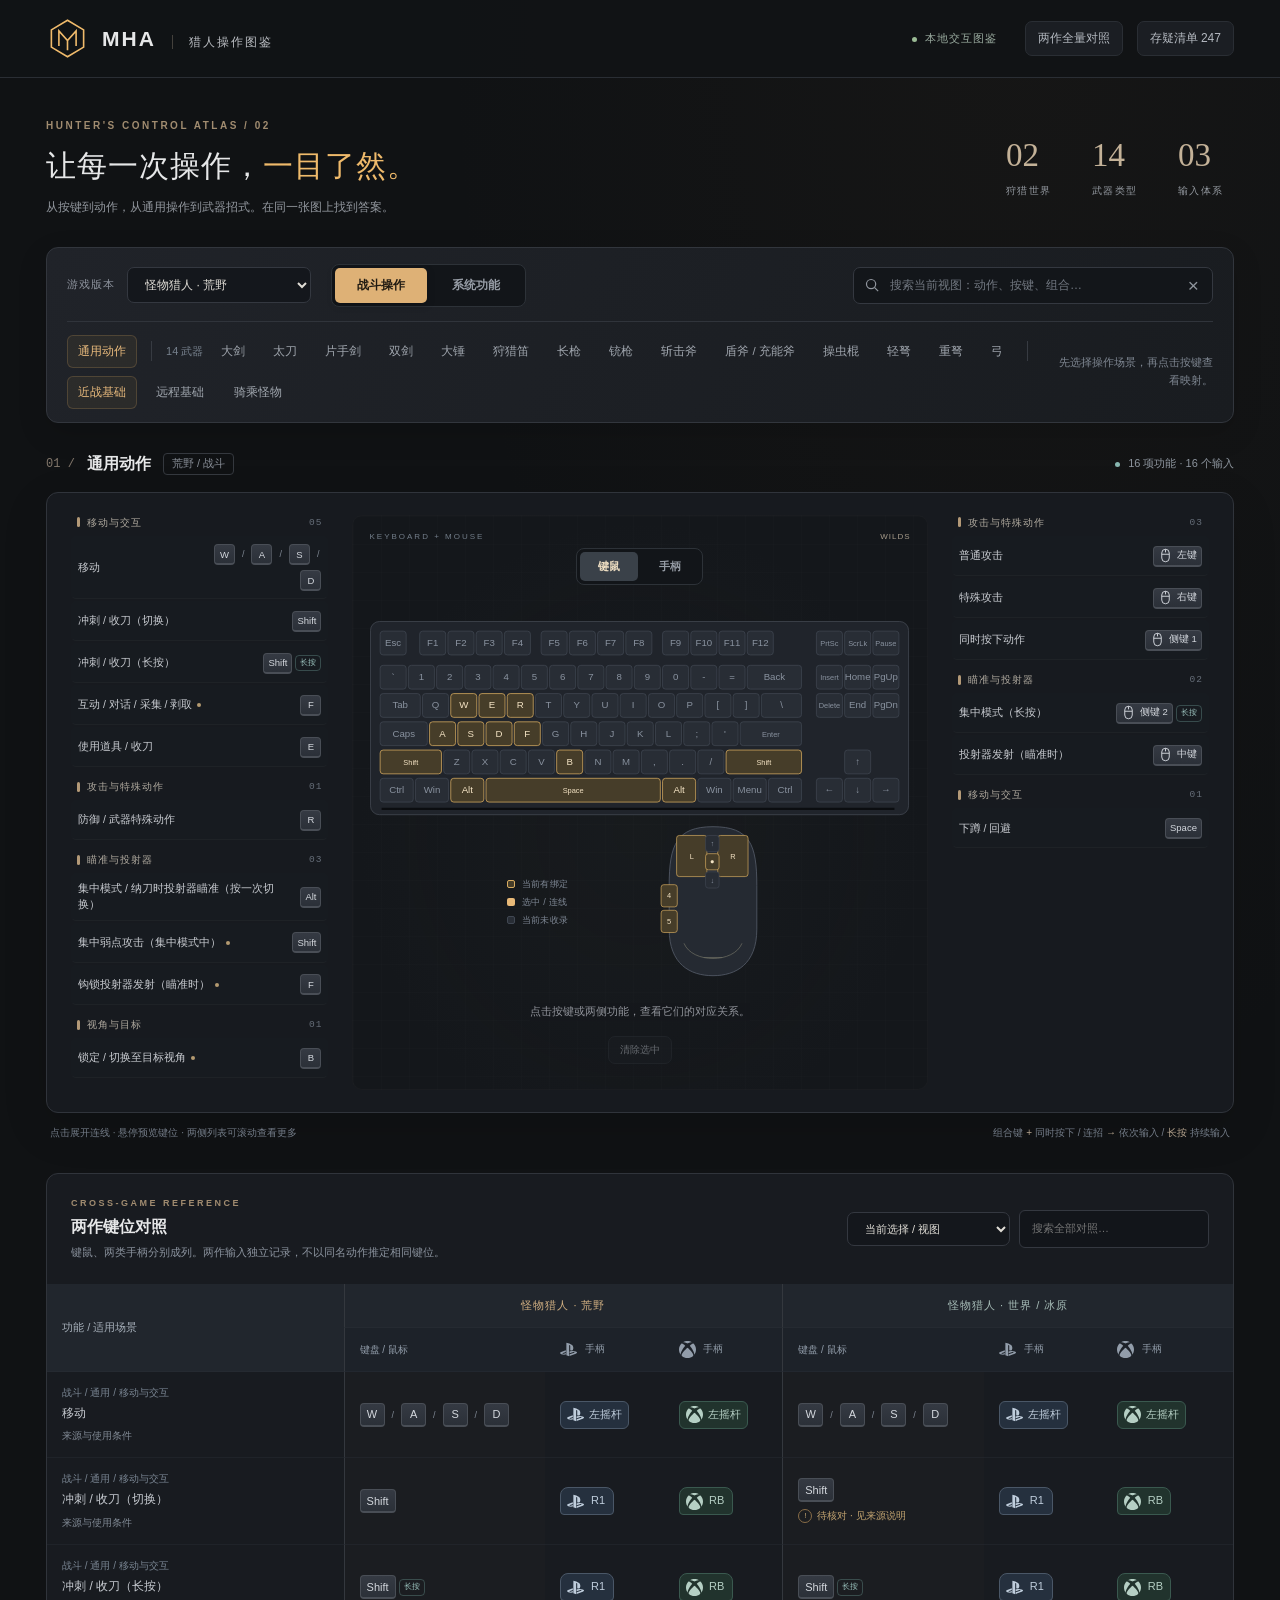
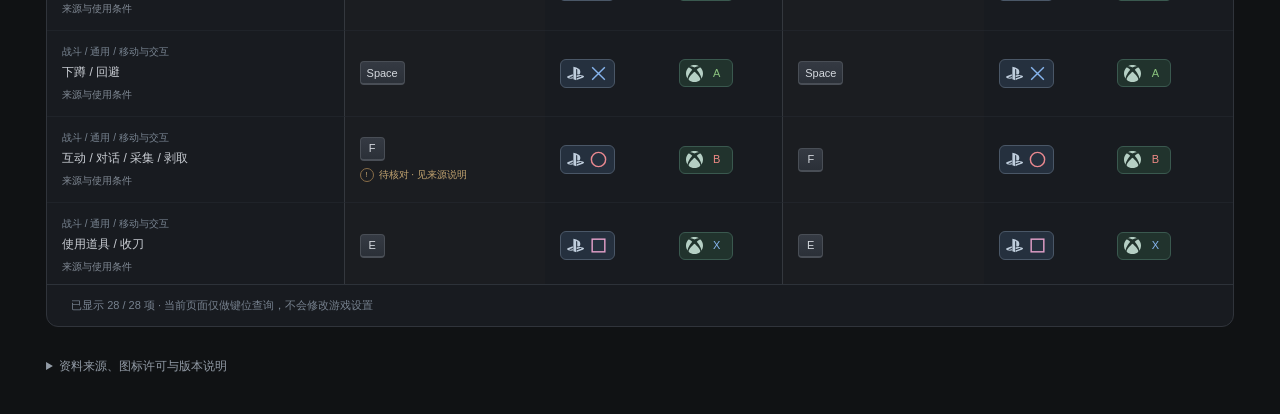
==== mh-controls.html @ 5469c13d "MHA 猎人操作图鉴：荒野/世界 键鼠与手柄默认键位交互图鉴" ====
<!DOCTYPE html>
<html lang="zh-CN">
<head>
<meta charset="UTF-8">
<meta name="viewport" content="width=device-width, initial-scale=1.0">
<title>MHA 猎人操作图鉴 · 荒野 / 世界</title>
<link rel="icon" href="data:image/svg+xml,%3Csvg xmlns='http://www.w3.org/2000/svg' viewBox='0 0 40 40'%3E%3Cpath fill='%2317191d' stroke='%23efba6b' d='M20 2 36 11v18L20 38 4 29V11Z'/%3E%3Cpath fill='none' stroke='%23efba6b' stroke-width='2' d='M12 28V12l8 10 8-10v16'/%3E%3C/svg%3E">
<style>

:root{
  --bg:#14161A; --bg2:#1C1F26; --bg3:#252932; --bg4:#2E3340;
  --pri:#F5A524; --pri2:#E07B12; --pri3:#C2410C;
  --tx:#F3F4F6; --tx2:#9CA3AF; --tx3:#6B7280;
  --ok:#34D399; --err:#F87171; --warn:#FBBF24; --info:#60A5FA;
  --line:rgba(255,255,255,.08);
  --r:14px;
}
*{box-sizing:border-box;margin:0;padding:0}
html{scroll-behavior:smooth}
body{
  background:
    radial-gradient(1200px 600px at 12% -8%, rgba(245,165,36,.13), transparent 60%),
    radial-gradient(900px 500px at 92% 4%, rgba(194,65,12,.12), transparent 60%),
    var(--bg);
  color:var(--tx);
  font-family:"Noto Sans","PingFang SC","Microsoft YaHei",system-ui,-apple-system,sans-serif;
  font-size:14px; line-height:1.6; min-height:100vh;
  -webkit-font-smoothing:antialiased;
}
::-webkit-scrollbar{width:10px;height:10px}
::-webkit-scrollbar-track{background:var(--bg)}
::-webkit-scrollbar-thumb{background:var(--bg4);border-radius:8px;border:2px solid var(--bg)}
::-webkit-scrollbar-thumb:hover{background:#3C4350}
.wrap{max-width:1420px;margin:0 auto;padding:0 20px}

/* header */
.hero{padding:38px 0 22px;position:relative}
.hero::after{content:"";position:absolute;left:0;right:0;bottom:0;height:1px;
  background:linear-gradient(90deg,transparent,rgba(245,165,36,.5),transparent)}
.brand{display:flex;align-items:center;gap:14px;flex-wrap:wrap}
.sigil{width:44px;height:44px;border-radius:12px;flex:none;display:grid;place-items:center;
  background:linear-gradient(145deg,var(--pri),var(--pri3));
  box-shadow:0 8px 24px rgba(245,165,36,.28);font-size:22px}
h1{font-size:28px;font-weight:700;letter-spacing:.5px}
.sub{color:var(--tx2);font-size:13px;margin-top:4px}
.badges{display:flex;gap:8px;flex-wrap:wrap;margin-top:13px}
.badge{font-size:12px;padding:4px 11px;border-radius:999px;background:var(--bg3);
  border:1px solid var(--line);color:var(--tx2)}
.badge.amber{background:rgba(245,165,36,.13);border-color:rgba(245,165,36,.35);color:var(--pri)}

/* toolbar */
.toolbar{position:sticky;top:0;z-index:40;padding:12px 0;
  background:rgba(20,22,26,.88);backdrop-filter:blur(14px);border-bottom:1px solid var(--line)}
.tb-row{display:flex;gap:10px;align-items:center;flex-wrap:wrap}
.search{position:relative;flex:1 1 240px;min-width:210px}
.search input{width:100%;padding:11px 14px 11px 38px;border-radius:11px;
  background:var(--bg3);border:1px solid var(--line);color:var(--tx);font-size:14px;
  outline:none;transition:.2s;font-family:inherit}
.search input:focus{border-color:var(--pri);box-shadow:0 0 0 3px rgba(245,165,36,.14)}
.search input::placeholder{color:var(--tx3)}
.search .ico{position:absolute;left:13px;top:50%;transform:translateY(-50%);color:var(--tx3);font-size:14px}
.tabs{display:flex;gap:6px;background:var(--bg3);padding:5px;border-radius:12px;border:1px solid var(--line)}
.tab{padding:8px 16px;border-radius:9px;border:0;background:transparent;color:var(--tx2);
  font-size:13px;font-weight:600;cursor:pointer;transition:.2s;font-family:inherit;white-space:nowrap}
.tab:hover{color:var(--tx)}
.tab.on{background:linear-gradient(145deg,var(--pri),var(--pri2));color:#1a1206;
  box-shadow:0 4px 14px rgba(245,165,36,.3)}
.chips{display:flex;gap:7px;flex-wrap:wrap;margin-top:10px;align-items:center}
.chip{padding:6px 13px;border-radius:999px;border:1px solid var(--line);background:var(--bg2);
  color:var(--tx2);font-size:12.5px;cursor:pointer;transition:.18s;font-family:inherit}
.chip:hover{border-color:rgba(245,165,36,.4);color:var(--tx);transform:translateY(-1px)}
.chip.on{background:rgba(245,165,36,.15);border-color:var(--pri);color:var(--pri);font-weight:600}
.chip .dot{display:inline-block;width:8px;height:8px;border-radius:99px;margin-right:6px;vertical-align:1px}

/* sections */
.sect{margin:26px 0}
.sect-h{display:flex;align-items:center;gap:10px;margin:0 0 14px}
.sect-h h2{font-size:18px;font-weight:600;letter-spacing:.4px}
.sect-h .bar{width:4px;height:18px;border-radius:3px;background:linear-gradient(var(--pri),var(--pri3))}
.sect-h .cnt{font-size:12px;color:var(--tx3);margin-left:auto}

.card{background:linear-gradient(180deg,rgba(37,41,50,.72),rgba(28,31,38,.72));
  border:1px solid var(--line);border-radius:var(--r);overflow:hidden;
  box-shadow:0 6px 22px rgba(0,0,0,.28);backdrop-filter:blur(6px)}
.card+.card{margin-top:14px}
.card-h{display:flex;align-items:center;gap:10px;padding:13px 16px;cursor:pointer;
  background:rgba(255,255,255,.02);transition:.18s;user-select:none}
.card-h:hover{background:rgba(245,165,36,.06)}
.card-h .t{font-size:14.5px;font-weight:600}
.card-h .n{margin-left:auto;font-size:12px;color:var(--tx3);font-variant-numeric:tabular-nums}
.card-h .ar{transition:.25s;color:var(--tx3);font-size:12px}
.card.open .card-h .ar{transform:rotate(90deg);color:var(--pri)}
.card-b{display:none;padding:0 16px 6px}
.card.open .card-b{display:block}

.tbl{width:100%;border-collapse:collapse}
.tbl th{text-align:left;font-size:12px;font-weight:600;color:var(--tx3);letter-spacing:.6px;
  padding:9px 12px;background:var(--bg2);border-bottom:1px solid var(--line);white-space:nowrap}
.tbl td{padding:10px 12px;border-bottom:1px solid rgba(255,255,255,.045);vertical-align:top}
.tbl tr:last-child td{border-bottom:0}
.tbl tbody tr{transition:.14s}
.tbl tbody tr:hover{background:rgba(245,165,36,.05)}
.act{font-weight:500}
.note{display:block;color:var(--tx3);font-size:12px;margin-top:3px}

.keys{display:flex;flex-wrap:wrap;gap:5px;align-items:center}
.k{display:inline-flex;align-items:center;gap:4px;padding:3px 9px;border-radius:7px;
  font-size:12.5px;font-weight:600;white-space:nowrap;line-height:1.5;
  background:var(--bg4);border:1px solid rgba(255,255,255,.1);
  box-shadow:0 1px 0 rgba(0,0,0,.35), inset 0 1px 0 rgba(255,255,255,.06);color:var(--tx)}
.k.ps{background:rgba(96,165,250,.13);border-color:rgba(96,165,250,.35);color:#BFDBFE}
.k.ps::before{content:"PS";font-size:9px;opacity:.65;font-weight:700}
.k.xb{background:rgba(52,211,153,.12);border-color:rgba(52,211,153,.32);color:#A7F3D0}
.k.xb::before{content:"XB";font-size:9px;opacity:.65;font-weight:700}
.k.wild{background:rgba(245,165,36,.14);border-color:rgba(245,165,36,.36);color:#FCD34D}
.k.amb{color:var(--tx3);font-style:italic}
.plus{color:var(--tx3);font-size:11px;padding:0 1px}
.hold{font-size:11px;color:var(--warn);margin-right:4px;font-weight:700}
.flag{display:inline-block;margin-left:6px;font-size:10.5px;padding:1px 7px;border-radius:999px;
  background:rgba(251,191,36,.15);border:1px solid rgba(251,191,36,.4);color:var(--warn);
  vertical-align:middle;font-weight:600;white-space:nowrap}
mark{background:rgba(245,165,36,.32);color:#FDE68A;border-radius:3px;padding:0 2px}

/* keyboard canvas */
.canvas-box{background:linear-gradient(180deg,rgba(37,41,50,.6),rgba(28,31,38,.6));
  border:1px solid var(--line);border-radius:var(--r);padding:14px;overflow-x:auto}
.canvas-box svg{width:100%;height:auto;display:block;min-width:900px}
.keycap{cursor:pointer;transition:.15s}
.keycap:hover .cap-bg{fill:#4A5262}
.keycap.sel .cap-bg{fill:var(--pri)}
.keycap.sel .cap-tx{fill:#1A1206}
.callout{cursor:pointer;transition:.15s}
.callout:hover .co-tx{fill:var(--pri)}
.callout.sel .co-tx{fill:var(--pri);font-weight:700}

/* legend */
.legend{display:flex;gap:14px;flex-wrap:wrap;margin-bottom:12px;font-size:12.5px;color:var(--tx2)}
.legend b{display:inline-block;width:10px;height:10px;border-radius:3px;margin-right:6px}

/* detail panel */
.detail{margin-top:16px;display:grid;gap:14px;grid-template-columns:1fr}
.dhead{display:flex;align-items:center;gap:12px;flex-wrap:wrap;padding:14px 16px}
.dhead .bigk{font-size:20px;font-weight:700;padding:8px 18px;border-radius:11px;
  background:linear-gradient(145deg,var(--pri),var(--pri2));color:#1A1206;
  box-shadow:0 6px 18px rgba(245,165,36,.3)}
.dhead .meta{font-size:13px;color:var(--tx2)}
.dempty{padding:26px 16px;color:var(--tx3);text-align:center;font-size:13px}

/* base map grid */
.grid{display:grid;gap:12px;grid-template-columns:repeat(auto-fill,minmax(258px,1fr))}
.mcell{background:linear-gradient(180deg,rgba(37,41,50,.7),rgba(28,31,38,.7));
  border:1px solid var(--line);border-radius:12px;padding:13px 14px;transition:.2s}
.mcell:hover{transform:translateY(-2px);border-color:rgba(245,165,36,.35);box-shadow:0 8px 22px rgba(0,0,0,.3)}
.mcell .lbl{font-size:12.5px;color:var(--tx2);margin-bottom:9px;font-weight:500}
.mcell .row{display:flex;align-items:center;gap:8px;flex-wrap:wrap}
.mcell .arrow{color:var(--tx3);font-size:13px}

/* weapons */
.wgrid{display:grid;gap:10px;grid-template-columns:repeat(auto-fill,minmax(122px,1fr))}
.wbtn{padding:12px 8px;border-radius:12px;border:1px solid var(--line);background:var(--bg2);
  color:var(--tx2);cursor:pointer;font-size:13px;font-weight:600;text-align:center;
  transition:.18s;font-family:inherit;display:flex;flex-direction:column;align-items:center;gap:5px}
.wbtn:hover{border-color:rgba(245,165,36,.45);color:var(--tx);transform:translateY(-2px);background:rgba(245,165,36,.07)}
.wbtn.on{background:linear-gradient(145deg,rgba(245,165,36,.2),rgba(194,65,12,.14));
  border-color:var(--pri);color:var(--pri)}
.wbtn .ic{font-size:19px}
.wbtn .tg{font-size:10px;color:var(--tx3);font-weight:500}
.wbtn.on .tg{color:rgba(253,230,138,.75)}
.whead{display:flex;align-items:baseline;gap:10px;flex-wrap:wrap;margin-bottom:4px}
.whead h3{font-size:20px;font-weight:700}
.whead .en{color:var(--tx3);font-size:12.5px}
.tip{font-size:12.5px;color:var(--tx2);background:rgba(96,165,250,.08);
  border:1px solid rgba(96,165,250,.22);border-radius:10px;padding:10px 13px;margin:12px 0}
.tip b{color:#BFDBFE}
.empty{padding:46px 20px;text-align:center;color:var(--tx3)}
.empty .big{font-size:34px;margin-bottom:10px;opacity:.5}

footer{margin-top:44px;padding:26px 0 40px;border-top:1px solid var(--line);color:var(--tx3);font-size:12.5px}
footer h4{color:var(--tx2);font-size:13px;margin-bottom:8px;font-weight:600}
.srcs{display:flex;flex-wrap:wrap;gap:8px;margin-bottom:14px}
.srcs a{color:var(--tx2);text-decoration:none;font-size:12px;padding:4px 10px;border-radius:8px;
  background:var(--bg2);border:1px solid var(--line);transition:.18s}
.srcs a:hover{color:var(--pri);border-color:rgba(245,165,36,.4)}
@media(max-width:720px){ h1{font-size:22px} .hero{padding:28px 0 20px} }
</style>
<link rel="stylesheet" href="mh-interface.css">
</head>
<body>

<header class="atlas-header">
  <a class="atlas-brand" href="#"><span class="brand-mark" aria-hidden="true"><svg viewBox="0 0 40 40"><path d="M20 3 35 12v16L20 37 5 28V12Z M12 27V13l8 9 8-9v14 M20 22v9"/></svg></span><span>MHA<span class="brand-sub">猎人操作图鉴</span></span></a>
  <div class="header-tools"><span class="offline-indicator">本地交互图鉴</span><button class="subtle-button" id="list-button">两作全量对照</button><button class="subtle-button" id="review-button">存疑清单 <span id="review-count"></span></button></div>
</header>
<main class="atlas-main">
  <section class="atlas-intro"><div><p class="eyebrow">HUNTER'S CONTROL ATLAS / 02</p><h1>让每一次操作，<span>一目了然。</span></h1><p class="intro-note">从按键到动作，从通用操作到武器招式。在同一张图上找到答案。</p></div><div class="intro-numbers"><div><strong>02</strong><span>狩猎世界</span></div><div><strong>14</strong><span>武器类型</span></div><div><strong>03</strong><span>输入体系</span></div></div></section>
  <section class="atlas-controls" aria-label="筛选操作">
    <div class="controls-top"><label class="field-label">游戏版本<select id="game-select"><option value="wilds">怪物猎人 · 荒野</option><option value="world">怪物猎人 · 世界 / 冰原</option></select></label><div class="domain-tabs" aria-label="操作类型"><button data-domain="combat" aria-pressed="true">战斗操作</button><button data-domain="system" aria-pressed="false">系统功能</button></div><div class="atlas-search"><svg viewBox="0 0 24 24" aria-hidden="true"><circle cx="10" cy="10" r="6.5"/><path d="m15 15 5 5"/></svg><input id="atlas-search" aria-label="搜索当前视图动作或按键" placeholder="搜索当前视图：动作、按键、组合…" type="search"><button id="clear-search" aria-label="清空搜索">×</button></div></div>
    <div class="controls-bottom"><div id="context-controls"></div><p id="context-description"></p></div>
  </section>
  <section class="atlas-map-section" aria-labelledby="map-title"><div class="map-heading"><div><span class="section-index">01 /</span><h2 id="map-title">通用动作</h2><span class="context-tag" id="map-subtitle"></span></div><p><span class="live-dot"></span><span id="binding-count" aria-live="polite"></span></p></div>
    <div class="map-viewport"><div id="mapping-board" class="mapping-board"><aside id="left-functions" class="function-column" aria-label="左侧功能"></aside><div id="device-stage" class="device-stage"><div class="stage-heading"><span id="stage-title">KEYBOARD + MOUSE</span><span id="stage-version"></span></div><div class="device-tabs" role="tablist" aria-label="输入设备"><button id="tab-km" role="tab" data-device="km" aria-selected="true" aria-controls="view-km">键鼠</button><button id="tab-pad" role="tab" data-device="pad" aria-selected="false" aria-controls="view-pad">手柄</button></div><div id="view-km" role="tabpanel" aria-label="键鼠视图"><div id="keyboard-device" aria-label="可点击键盘"></div><div class="stage-bottom"><div class="input-legend"><span><i class="legend-bound"></i>当前有绑定</span><span><i class="legend-selected"></i>选中 / 连线</span><span><i class="legend-empty"></i>当前未收录</span></div><div id="mouse-device" aria-label="可点击鼠标"></div></div></div><div id="view-pad" role="tabpanel" aria-label="手柄视图" hidden><div id="pad-device" aria-label="可点击 DualSense 手柄"></div><div class="pad-caption">DualSense 无线控制器 · 点击按键查看对应功能</div></div><div class="stage-hint" id="selection-hint" aria-live="polite">点击按键或两侧功能，查看它们的对应关系。</div><button id="reset-selection" class="subtle-button">清除选中</button></div><aside id="right-functions" class="function-column" aria-label="右侧功能"></aside><svg id="connection-layer" aria-hidden="true"></svg></div></div>
    <div class="map-footnote"><span>点击展开连线 · 悬停预览键位 · 两侧列表可滚动查看更多</span><span>组合键 <b>+</b> 同时按下 / 连招 <b>→</b> 依次输入 / <b>长按</b> 持续输入</span></div>
  </section>
  <section id="comparison" class="comparison-section" aria-labelledby="comparison-title"><div class="comparison-heading"><div><p class="eyebrow">CROSS-GAME REFERENCE</p><h2 id="comparison-title">两作键位对照</h2><p id="comparison-description"></p></div><div class="comparison-tools"><label class="sr-only" for="comparison-scope">对照范围</label><select id="comparison-scope"><option value="selection">当前选择 / 视图</option><option value="all">全部系统与 14 武器</option><option value="review">待核对条目</option></select><input id="comparison-search" type="search" aria-label="搜索两作全部对照" placeholder="搜索全部对照…"></div></div><div id="comparison-results"></div><div class="comparison-pagination"><span id="comparison-total" aria-live="polite"></span><button class="subtle-button" id="load-more">展开更多</button></div></section>
  <noscript><p>请在浏览器中启用 JavaScript 以使用键位图和筛选功能。</p></noscript>
</main>

<footer>
  <div class="wrap">
    <h4>资料来源（部分输入仍待核对）</h4>
    <div class="srcs">
      <a href="https://gl.ali213.net/html/2025-2/1616997.html" target="_blank" rel="noopener">游侠网 · 荒野操作按键说明</a>
      <a href="https://www.gamersky.com/handbook/202504/1910985_2.shtml" target="_blank" rel="noopener">游民星空 · 荒野铳枪招式按键（PC键鼠）</a>
      <a href="https://www.shacknews.com/article/106612/pc-keyboard-controls-and-key-bindings-monster-hunter-world" target="_blank" rel="noopener">Shacknews · MHW 冰原 PC 键位</a>
      <a href="https://www.3dmgame.com/gl/3745289.html" target="_blank" rel="noopener">3DM · MHW 键鼠 ⇄ PS4 手柄对照</a>
      <a href="https://www.kxdw.com/gonglue/4070.html" target="_blank" rel="noopener">开心电玩 · MHW PC 按键一览</a>
      <a href="https://www.magicgameworld.com/monster-hunter-world-pc-keyboard-controls/" target="_blank" rel="noopener">MagicGameWorld · MHW PC Controls</a>
      <a href="https://shortcutposters.com/games/monster-hunter-world/" target="_blank" rel="noopener">ShortcutPosters · MHW 手柄对照</a>
      <a href="https://www.3dmgame.com/gl/3951635.html" target="_blank" rel="noopener">3DM · 荒野 PS5 按键作用</a>
    </div>
    <p style="margin-bottom:8px">说明：本页记录的是<b style="color:var(--tx2)">出厂默认</b>键位。绝大部分键位可在游戏内 <b style="color:var(--tx2)">开始菜单 → 系统 → 选项 / 键鼠设置</b>（荒野）、<b style="color:var(--tx2)">选项 → 按键设置</b>（世界）中修改，少数按键为固定不可改。</p>
    <p>武器招式栏中，键盘列由「手柄功能位 → 键鼠」基础映射机械推导得出；Capcom 会随版本平衡性更新调整派生，完整派生链请以游戏内 <b style="color:var(--tx2)">出招表 / 游玩指南</b> 为准。标有「待确认」的条目为多来源冲突或版本差异项。</p>
  </div>
</footer>

<script>
/* =========================================================
   令牌：手柄功能位 → 标签 / 键鼠按键
   ========================================================= */
const TOKEN_LABEL = {
  t : ['△','Y'],   c : ['○','B'],   x : ['✕','A'],   s : ['□','X'],
  r2: ['R2','RT'], r1: ['R1','RB'], l2: ['L2','LT'], l1: ['L1','LB'],
  tc: ['△+○','Y+B'], r3: ['R3','右摇杆按下'], ls: ['左摇杆','LS'], rs: ['右摇杆','RS'], dp: ['方向键','D-Pad']
};
const KEYMAP = {
  wilds: {
    melee : { t:'鼠标左键', c:'鼠标右键', x:'空格', s:'E', r2:'R', r1:'Shift',
              l2:'Alt（按一次）／鼠标侧键2（长按）', tc:'鼠标侧键1', l1:'Ctrl（长按）', r3:'B' },
    ranged: { t:'R', c:'鼠标侧键1', x:'空格', s:'E', r2:'鼠标左键', r1:'Shift',
              l2:'Alt（按一次）／鼠标侧键2（长按）', tc:'鼠标侧键1', l1:'Ctrl（长按）', r3:'B' }
  },
  world: {
    melee : { t:'鼠标左键', c:'鼠标右键', x:'空格', s:'E', r2:'鼠标侧键2（MB5）', r1:'Shift',
              l2:'C（长按）／鼠标中键（按一次）', tc:'鼠标侧键1（MB4）', l1:'Q', r3:'—' },
    ranged: { t:'鼠标侧键1（MB4）', c:'鼠标侧键2（MB5）', x:'空格', s:'E', r2:'鼠标左键', r1:'Shift',
              l2:'鼠标右键（长按）', tc:'鼠标侧键1（MB4）', l1:'Q', r3:'—' }
  }
};

/* 分类配色 */
const CATS = [
  { id:'all',    name:'全部',       color:'#F5A524' },
  { id:'combat', name:'战斗·移动',  color:'#F5A524' },
  { id:'menu',   name:'菜单',       color:'#60A5FA' },
  { id:'item',   name:'道具·快捷栏', color:'#FBBF24' },
  { id:'map',    name:'地图',       color:'#34D399' },
  { id:'online', name:'联机·交流',  color:'#A78BFA' },
  { id:'mount',  name:'坐骑·骑乘',  color:'#22D3EE' },
  { id:'camera', name:'视角·拍照',  color:'#F472B6' }
];
const CATN = {}, CATC = {};
CATS.forEach(c => { CATN[c.id] = c.name; CATC[c.id] = c.color; });

/* =========================================================
   通用键位数据（kb = 该绑定落在键盘图上的按键）
   ========================================================= */
const GENERAL = {
  wilds: [
    { cat:'menu', name:'菜单操作', rows:[
      { a:'选择菜单项目 / 变更数值：上', g:'左摇杆↑ / 方向键↑', k:'W / ↑', kb:['W','↑'] },
      { a:'选择菜单项目 / 变更数值：下', g:'左摇杆↓ / 方向键↓', k:'S / ↓', kb:['S','↓'] },
      { a:'选择菜单项目：左', g:'左摇杆← / 方向键←', k:'A / ←', kb:['A','←'] },
      { a:'选择菜单项目：右', g:'左摇杆→ / 方向键→', k:'D / →', kb:['D','→'] },
      { a:'确定', g:'✕ / A', k:'F / 空格', kb:['F','空格'] },
      { a:'返回（取消）', g:'○ / B', k:'鼠标右键 / ESC', kb:['右键','Esc'] },
      { a:'切换页面 / 页签：左', g:'L1 / LB', k:'Q', kb:['Q'] },
      { a:'切换页面 / 页签：右', g:'R1 / RB', k:'E', kb:['E'] },
      { a:'切换状态 / 类别：左', g:'L2 / LT', k:'Z', kb:['Z'] },
      { a:'切换状态 / 类别：右', g:'R2 / RT', k:'C', kb:['C'] },
      { a:'旋转模型 / 切换页面：左', g:'—', k:'1', kb:['1'] },
      { a:'旋转模型 / 切换页面：右', g:'—', k:'3', kb:['3'] },
      { a:'放大模型', g:'—', k:'鼠标滚轮上滑', kb:['滚轮上'] },
      { a:'缩小模型', g:'—', k:'鼠标滚轮下滑', kb:['滚轮下'] },
      { a:'子菜单', g:'—', k:'R', kb:['R'] },
      { a:'登记 / 调用个人组合', g:'—', k:'Shift', kb:['Shift'] },
      { a:'切换操作列', g:'—', k:'Alt', kb:['Alt'] },
      { a:'筛选显示项目', g:'—', k:'X', kb:['X'] },
      { a:'排序项目或列表', g:'—', k:'G', kb:['G'] },
      { a:'切换项目 / 列表显示方式', g:'—', k:'Tab', kb:['Tab'] },
      { a:'跳过结算画面 / 过场动画', g:'触摸板 / View', k:'Y', kb:['Y'] }
    ]},
    { cat:'map', name:'原野地图', rows:[
      { a:'缩小原野地图', g:'—', k:'Q / 鼠标滚轮下滑', kb:['Q','滚轮下'] },
      { a:'放大原野地图', g:'—', k:'E / 鼠标滚轮上滑', kb:['E','滚轮上'] },
      { a:'重置光标位置', g:'—', k:'Shift', kb:['Shift'] },
      { a:'设置目标', g:'—', k:'X', kb:['X'] },
      { a:'切换全局地图', g:'—', k:'R', kb:['R'] },
      { a:'关闭原野地图', g:'触摸板 / View', k:'M', kb:['M'] },
      { a:'切换全屏 / 半屏', g:'—', k:'N', kb:['N'] },
      { a:'查看环境概要', g:'—', k:'G', kb:['G'] },
      { a:'旋转模式（长按）', g:'—', k:'Ctrl', kb:['Ctrl'] }
    ]},
    { cat:'combat', name:'移动 · 战斗（近战武器通用）', rows:[
      { a:'移动', g:'左摇杆', k:'W / A / S / D', kb:['W','A','S','D'] },
      { a:'冲刺（按一次）/ 纳刀', g:'R1 / RB', k:'Shift', kb:['Shift'] },
      { a:'冲刺（长按）/ 纳刀', g:'R1 / RB', k:'Shift（长按）', kb:['Shift'] },
      { a:'下蹲 / 回避', g:'✕ / A', k:'空格', kb:['空格'] },
      { a:'调查 / 对话 / 采集 / 剥取', g:'○ / B（纳刀时）', k:'F', kb:['F'], u:1, n:'手柄为上下文复用键；键盘有独立 F 键' },
      { a:'使用道具 / 纳刀', g:'□ / X', k:'E', kb:['E'] },
      { a:'大厅 / 营地内：切换目标 NPC（右）', g:'方向键 →', k:'R', kb:['R'] },
      { a:'打开开始菜单', g:'选项键 / Menu', k:'ESC / H', kb:['Esc','H'] },
      { a:'拔刀 / 普通攻击', g:'△ / Y', k:'鼠标左键', kb:['左键'] },
      { a:'特殊攻击（拔刀后）', g:'○ / B', k:'鼠标右键', kb:['右键'] },
      { a:'防御 / 武器特殊动作', g:'R2 / RT', k:'R', kb:['R'] },
      { a:'同时按下动作（△+○）', g:'△+○ / Y+B', k:'鼠标侧键1', kb:['侧键1'] },
      { a:'集中模式 / 纳刀时投射器瞄准（按一次切换）', g:'L2 / LT', k:'Alt', kb:['Alt'] },
      { a:'集中模式（长按）', g:'L2 / LT（长按）', k:'鼠标侧键2', kb:['侧键2'] },
      { a:'集中弱点攻击（集中模式中）', g:'R1 / RB', k:'Shift', kb:['Shift'], u:1, n:'与冲刺共用 R1/Shift，仅在集中模式下生效' },
      { a:'穿脱衣装', g:'—', k:'C', kb:['C'] },
      { a:'投射器发射（瞄准时）', g:'R2 / RT', k:'鼠标中键', kb:['中键'] },
      { a:'钩锁投射器发射（瞄准时）', g:'△ / Y', k:'F', kb:['F'], u:1 },
      { a:'导虫通知选择：上', g:'方向键 ↑', k:'Page Up', kb:['PageUp'] },
      { a:'导虫通知选择：下', g:'方向键 ↓', k:'Q / Page Down', kb:['Q','PageDown'] },
      { a:'导虫目标选择：下', g:'方向键 ↓', k:'Tab', kb:['Tab'] }
    ]},
    { cat:'combat', name:'远程武器通用（与近战重复项略）', rows:[
      { a:'装填弹药 / 装填或解除瓶', g:'△ / Y', k:'R', kb:['R'], u:1, n:'远程武器下 △ 键位语义变为装填，与近战的 △=攻击不同' },
      { a:'拔刀 / 普通射击', g:'R2 / RT', k:'鼠标左键', kb:['左键'] },
      { a:'武器 / 投射器瞄准（按一次）', g:'L2 / LT', k:'Alt', kb:['Alt'] },
      { a:'武器 / 投射器瞄准（长按）', g:'L2 / LT（长按）', k:'鼠标侧键2', kb:['侧键2'] },
      { a:'追加键：瞄准线（长按）', g:'L2 / LT', k:'鼠标右键', kb:['右键'] },
      { a:'防御 / 武器特殊动作', g:'△+○ / Y+B', k:'鼠标侧键1', kb:['侧键1'] },
      { a:'切换模式', g:'—', k:'F', kb:['F'] },
      { a:'切换道具：左', g:'方向键 ←', k:'←', kb:['←'] },
      { a:'切换道具：右', g:'方向键 →', k:'→', kb:['→'] },
      { a:'选择弹药 / 瓶：上', g:'方向键 ↑', k:'鼠标滚轮上滑 / ↑', kb:['滚轮上','↑'] },
      { a:'选择弹药 / 瓶：下', g:'方向键 ↓', k:'鼠标滚轮下滑 / ↓', kb:['滚轮下','↓'] },
      { a:'防御', g:'R2 / RT', k:'R', kb:['R'], u:1, n:'重弩盾牌等武器专用' }
    ]},
    { cat:'mount', name:'骑乘怪物 / 操龙', rows:[
      { a:'骑乘时小刀弱攻击', g:'△ / Y', k:'鼠标左键', kb:['左键'] },
      { a:'骑乘时小刀强攻击', g:'○ / B', k:'鼠标右键', kb:['右键'] },
      { a:'骑乘时武器攻击', g:'R2 / RT', k:'R', kb:['R'] },
      { a:'从怪物上下来（长按）', g:'—', k:'E', kb:['E'] },
      { a:'忍耐（抵抗甩落）', g:'—', k:'Shift', kb:['Shift'] }
    ]},
    { cat:'mount', name:'鹭鹰龙（坐骑）', rows:[
      { a:'召唤鹭鹰龙（自动移动）/ 切换自动移动', g:'方向键 ↑', k:'Tab', kb:['Tab'] },
      { a:'召唤鹭鹰龙（手动移动）/ 切换手动移动', g:'方向键 ↓', k:'Q', kb:['Q'] },
      { a:'查看鹭鹰龙道具袋', g:'方向键 ←', k:'N', kb:['N'] },
      { a:'切换武器', g:'方向键 →', k:'X', kb:['X'] },
      { a:'加速（按 1 次）/ 全速前进（长按）', g:'R1 / RB', k:'Shift', kb:['Shift'] },
      { a:'减速（按 1 次）/ 急停（长按）', g:'L2 / LT', k:'Z', kb:['Z'] },
      { a:'从鹭鹰龙上下来', g:'✕ / A', k:'空格', kb:['空格'] },
      { a:'骑乘攻击', g:'△ / Y', k:'鼠标左键', kb:['左键'] }
    ]},
    { cat:'item', name:'道具 · 快捷栏', rows:[
      { a:'切换道具：左', g:'方向键 ←', k:'鼠标滚轮上滑 / ←', kb:['滚轮上','←'] },
      { a:'切换道具：右', g:'方向键 →', k:'鼠标滚轮下滑 / →', kb:['滚轮下','→'] },
      { a:'选择弹药 / 瓶：上', g:'方向键 ↑', k:'↑', kb:['↑'] },
      { a:'选择弹药 / 瓶：下', g:'方向键 ↓', k:'↓', kb:['↓'] },
      { a:'道具选择模式（长按）/ 重置视角', g:'L1 / LB（长按）', k:'Ctrl', kb:['Ctrl'], u:1 },
      { a:'道具选择模式时：自定义快捷方式', g:'—', k:'鼠标左键', kb:['左键'] },
      { a:'道具选择模式时：快捷盘移动', g:'—', k:'鼠标中键', kb:['中键'] },
      { a:'道具选择模式时：道具栏全展开', g:'—', k:'空格', kb:['空格'] },
      { a:'显示自定义快捷方式', g:'—', k:'V', kb:['V'] },
      { a:'自定义快捷方式：快捷盘移动（上）', g:'—', k:'鼠标滚轮上滑 / ↑', kb:['滚轮上','↑'] },
      { a:'自定义快捷方式：快捷盘移动（下）', g:'—', k:'鼠标滚轮下滑 / ↓', kb:['滚轮下','↓'] },
      { a:'调用快捷盘 1', g:'—', k:'F1', kb:['F1'] },
      { a:'调用快捷盘 2', g:'—', k:'F2', kb:['F2'] },
      { a:'调用快捷盘 3', g:'—', k:'F3', kb:['F3'] },
      { a:'调用快捷盘 4', g:'—', k:'F4', kb:['F4'] },
      { a:'调用快捷盘 5', g:'—', k:'F5', kb:['F5'] },
      { a:'调用快捷盘 6', g:'—', k:'F6', kb:['F6'] },
      { a:'调用快捷盘 7', g:'—', k:'F7', kb:['F7'] },
      { a:'调用快捷盘 8', g:'—', k:'F8', kb:['F8'] },
      { a:'切换至下一个快捷盘', g:'—', k:'G', kb:['G'] },
      { a:'键盘专用快捷方式：栏位 1', g:'—', k:'1', kb:['1'] },
      { a:'键盘专用快捷方式：栏位 2', g:'—', k:'2', kb:['2'] },
      { a:'键盘专用快捷方式：栏位 3', g:'—', k:'3', kb:['3'] },
      { a:'键盘专用快捷方式：栏位 4', g:'—', k:'4', kb:['4'] },
      { a:'键盘专用快捷方式：栏位 5', g:'—', k:'5', kb:['5'] },
      { a:'键盘专用快捷方式：栏位 6', g:'—', k:'6', kb:['6'] },
      { a:'键盘专用快捷方式：栏位 7', g:'—', k:'7', kb:['7'] },
      { a:'键盘专用快捷方式：栏位 8', g:'—', k:'8', kb:['8'] },
      { a:'键盘专用快捷方式：栏位 9', g:'—', k:'9', kb:['9'] },
      { a:'键盘专用快捷方式：栏位 10', g:'—', k:'0', kb:['0'] },
      { a:'键盘专用快捷方式：栏位 11', g:'—', k:'-', kb:['-'] },
      { a:'键盘专用快捷方式：栏位 12', g:'—', k:'=', kb:['='] }
    ]},
    { cat:'camera', name:'视角 · 望远镜 · 拍照', rows:[
      { a:'锁定 / 切换至目标视角', g:'R3 / 右摇杆按下', k:'B', kb:['B'], u:1 },
      { a:'望远镜 / 拍照模式：放大', g:'—', k:'C / 鼠标滚轮上滑', kb:['C','滚轮上'] },
      { a:'望远镜 / 拍照模式：缩小', g:'—', k:'Z / 鼠标滚轮下滑', kb:['Z','滚轮下'] },
      { a:'拍照模式：移动镜头', g:'左摇杆', k:'W / S / A / D', kb:['W','S','A','D'] },
      { a:'拍照模式：调整相机位置（上/下/左/右）', g:'右摇杆', k:'↑ / ↓ / ← / →', kb:['↑','↓','←','→'] },
      { a:'开启拍照模式', g:'—', k:'Ctrl', kb:['Ctrl'] }
    ]},
    { cat:'online', name:'联机 · 交流 · 信息', rows:[
      { a:'聊天发言', g:'—', k:'Enter', kb:['Enter'] },
      { a:'即按即说', g:'—', k:'T', kb:['T'] },
      { a:'贴图', g:'—', k:'F9', kb:['F9'] },
      { a:'肢体动作', g:'—', k:'F10', kb:['F10'] },
      { a:'姿势组合', g:'—', k:'F11', kb:['F11'] },
      { a:'成员列表', g:'—', k:'L', kb:['L'] },
      { a:'打开地图', g:'触摸板 / View', k:'M', kb:['M'] },
      { a:'打开聊天通知或任务准备画面 / 跳过任务相关项', g:'—', k:'Y', kb:['Y'] },
      { a:'查看道具袋', g:'—', k:'I', kb:['I'] },
      { a:'使命信息界面', g:'—', k:'J', kb:['J'] },
      { a:'猎人资料', g:'—', k:'P', kb:['P'] },
      { a:'暂停游戏', g:'—', k:'End', kb:['End'] },
      { a:'选项', g:'—', k:'O', kb:['O'] },
      { a:'发出救难信号', g:'—', k:'未分配（默认无键位）', kb:[] },
      { a:'邀请通知列表 / 离席通知 / 聊天分组（大厅·连结·任务·小队·特定玩家）', g:'—', k:'未分配（默认无键位）', kb:[] },
      { a:'查看弹药袋 / 瓶袋 / 装备一览 / 登记道具快捷方式 / 重新挑战使命 / 任务信息', g:'—', k:'未分配（默认无键位）', kb:[] },
      { a:'参加任务申请 / 支援猎人信息 / 结算记录 / 随从信息 / 愿望单 / 从列表调合 / 打开全局地图', g:'—', k:'未分配（默认无键位）', kb:[] }
    ]}
  ],
  world: [
    { cat:'menu', name:'菜单操作（冰原 Type 1）', rows:[
      { a:'选择菜单项目 / 增加数值', g:'方向键 ↑', k:'W', s:'↑', kb:['W','↑'] },
      { a:'选择菜单项目 / 减少数值', g:'方向键 ↓', k:'S', s:'↓', kb:['S','↓'] },
      { a:'选择菜单项目（左）', g:'方向键 ←', k:'A', s:'←', kb:['A','←'] },
      { a:'选择菜单项目（右）', g:'方向键 →', k:'D', s:'→', kb:['D','→'] },
      { a:'确定', g:'✕ / A', k:'F', s:'空格', kb:['F','空格'] },
      { a:'返回 / 取消', g:'○ / B', k:'鼠标右键', kb:['右键'] },
      { a:'补给（补充道具）', g:'—', k:'R', kb:['R'] },
      { a:'切换页面（左）', g:'L1 / LB', k:'Q', kb:['Q'] },
      { a:'切换页面（右）', g:'R1 / RB', k:'E', kb:['E'] },
      { a:'切换分页 / 状态（左）', g:'—', k:'Z', kb:['Z'] },
      { a:'切换分页 / 状态（右）', g:'—', k:'C', kb:['C'] },
      { a:'向左旋转模型', g:'—', k:'1', s:'鼠标侧键2', kb:['1','侧键2'] },
      { a:'向右旋转模型', g:'—', k:'3', s:'鼠标侧键1', kb:['3','侧键1'] },
      { a:'放大', g:'—', k:'鼠标中键上滚', kb:['滚轮上'] },
      { a:'缩小', g:'—', k:'鼠标中键下滚', kb:['滚轮下'] },
      { a:'切换生态地图 / 世界地图', g:'—', k:'N', kb:['N'] },
      { a:'使用 / 登记个人组合 · 取消动画', g:'—', k:'X', kb:['X'] },
      { a:'即按即说', g:'—', k:'T', kb:['T'] }
    ]},
    { cat:'menu', name:'道具箱菜单', rows:[
      { a:'切换（道具袋 ⇄ 箱子）', g:'—', k:'F', kb:['F'] },
      { a:'整理', g:'—', k:'N', kb:['N'] },
      { a:'补给', g:'—', k:'R', kb:['R'] },
      { a:'返回', g:'○ / B', k:'鼠标右键', kb:['右键'] },
      { a:'自动整理', g:'—', k:'Tab', kb:['Tab'] },
      { a:'从道具袋移到箱子', g:'—', k:'Shift', kb:['Shift'] },
      { a:'取出', g:'—', k:'Q', s:'Z', kb:['Q','Z'] },
      { a:'存放', g:'—', k:'E', s:'C', kb:['E','C'] }
    ]},
    { cat:'menu', name:'更换装备菜单', rows:[
      { a:'管理个人组合', g:'—', k:'X', kb:['X'] },
      { a:'确定', g:'✕ / A', k:'F', kb:['F'] },
      { a:'返回', g:'○ / B', k:'鼠标右键', kb:['右键'] },
      { a:'向左旋转模型', g:'—', k:'1', kb:['1'] },
      { a:'向右旋转模型', g:'—', k:'3', kb:['3'] },
      { a:'技能信息', g:'—', k:'Ctrl', kb:['Ctrl'] },
      { a:'比较', g:'—', k:'Shift', kb:['Shift'] }
    ]},
    { cat:'combat', name:'战斗 · 移动（近战武器）', rows:[
      { a:'移动', g:'左摇杆', k:'W / A / S / D', kb:['W','A','S','D'] },
      { a:'聚焦镜头 / 选择目标 / 切换投射器瞄准', g:'L1 / LB', k:'Q', kb:['Q'] },
      { a:'冲刺（长按）/ 收刀', g:'R1 / RB', k:'Shift', kb:['Shift'] },
      { a:'冲刺（按一次）/ 收刀', g:'R1 / RB', k:'Shift', kb:['Shift'], u:1, n:'另有资料列出次要键 B' },
      { a:'蹲下 / 闪避', g:'✕ / A', k:'空格', kb:['空格'] },
      { a:'互动 / 对话 / 采集 / 剥取', g:'○ / B（纳刀时）', k:'F', kb:['F'] },
      { a:'打开开始菜单', g:'选项键 / Menu', k:'ESC', s:'H', kb:['Esc','H'] },
      { a:'生态地图', g:'触摸板 / View', k:'M', kb:['M'] },
      { a:'显示聊天窗口', g:'—', k:'Enter', kb:['Enter'] },
      { a:'随从 / 调查组指令', g:'—', k:'F8', kb:['F8'] },
      { a:'普通攻击', g:'△ / Y', k:'鼠标左键', kb:['左键'] },
      { a:'特殊攻击（拔刀时）/ 发射钩爪', g:'○ / B', k:'鼠标右键', kb:['右键'] },
      { a:'防御 / 武器特殊动作 / 发射钩爪', g:'R2 / RT', k:'鼠标侧键2（MB5）', kb:['侧键2'], u:1, n:'本篇首发版默认曾为 Ctrl；冰原改为 MB5' },
      { a:'显示武器或投射器准星（按一次）', g:'L2 / LT', k:'鼠标中键', kb:['中键'] },
      { a:'显示武器或投射器准星（长按）', g:'L2 / LT（长按）', k:'C', kb:['C'], u:1, n:'本篇首发版默认为 V（长按）/ C（按一次）' },
      { a:'同时按下动作', g:'△+○ / Y+B', k:'鼠标侧键1（MB4）', kb:['侧键1'] },
      { a:'使用道具 / 收刀', g:'□ / X', k:'E', kb:['E'] },
      { a:'显示道具（长按）/ 重置镜头', g:'—', k:'Ctrl', s:'Alt', kb:['Ctrl','Alt'] },
      { a:'显示道具时：切换道具 左', g:'—', k:'鼠标中键上滚', kb:['滚轮上'] },
      { a:'显示道具时：切换道具 右', g:'—', k:'鼠标中键下滚', kb:['滚轮下'] },
      { a:'显示道具时：切换瓶 上', g:'—', k:'↑', kb:['↑'] },
      { a:'显示道具时：切换瓶 下', g:'—', k:'↓', kb:['↓'] },
      { a:'切换道具 左', g:'方向键 ←', k:'鼠标中键上滚 / ←', kb:['滚轮上','←'] },
      { a:'切换道具 右', g:'方向键 →', k:'鼠标中键下滚 / →', kb:['滚轮下','→'] },
      { a:'切换弹药 / 瓶 上', g:'方向键 ↑', k:'↑', kb:['↑'] },
      { a:'切换弹药 / 瓶 下', g:'方向键 ↓', k:'↓', kb:['↓'] },
      { a:'镜头上移', g:'右摇杆', k:'O', kb:['O'] },
      { a:'镜头左移', g:'右摇杆', k:'K', kb:['K'] },
      { a:'镜头下移', g:'右摇杆', k:'L', kb:['L'] },
      { a:'镜头右移', g:'右摇杆', k:';', kb:[';'] }
    ]},
    { cat:'combat', name:'战斗 · 移动（远程武器：弓 / 轻弩 / 重弩）', rows:[
      { a:'移动', g:'左摇杆', k:'W / A / S / D', kb:['W','A','S','D'] },
      { a:'聚焦镜头 / 选择目标', g:'L1 / LB', k:'Q', kb:['Q'] },
      { a:'冲刺（长按）/ 收刀', g:'R1 / RB', k:'Shift', kb:['Shift'] },
      { a:'蹲下 / 闪避', g:'✕ / A', k:'空格', kb:['空格'] },
      { a:'互动 / 对话 / 采集 / 剥取', g:'○ / B', k:'F', kb:['F'] },
      { a:'拔刀 / 射击', g:'R2 / RT', k:'鼠标左键', kb:['左键'] },
      { a:'特殊攻击（拔刀时）/ 发射钩爪', g:'○ / B', k:'鼠标侧键2（MB5）', kb:['侧键2'] },
      { a:'装填 / 上瓶 · 卸瓶', g:'△ / Y', k:'鼠标侧键1（MB4）', kb:['侧键1'], u:1, n:'本篇首发版弓的上瓶为 R' },
      { a:'显示武器或投射器准星（长按）', g:'L2 / LT（长按）', k:'鼠标右键', kb:['右键'] },
      { a:'近战攻击 / 同时按下动作', g:'—', k:'C', kb:['C'] },
      { a:'使用道具 / 收刀', g:'□ / X', k:'E', kb:['E'] },
      { a:'显示道具（长按）/ 重置镜头', g:'—', k:'Ctrl', s:'Alt', kb:['Ctrl','Alt'] },
      { a:'切换弹药 / 瓶 上', g:'方向键 ↑', k:'鼠标中键上滚 / ↑', kb:['滚轮上','↑'] },
      { a:'切换弹药 / 瓶 下', g:'方向键 ↓', k:'鼠标中键下滚 / ↓', kb:['滚轮下','↓'] },
      { a:'切换道具 左', g:'方向键 ←', k:'←', kb:['←'] },
      { a:'切换道具 右', g:'方向键 →', k:'→', kb:['→'] }
    ]},
    { cat:'combat', name:'冰原 · 钩爪（Clutch Claw）', rows:[
      { a:'投射器瞄准（长按）', g:'L2 / LT（长按）', k:'C（近战）/ 鼠标右键（远程）', kb:['C','右键'] },
      { a:'发射钩爪', g:'○ / B', k:'鼠标右键（近战）/ 鼠标侧键2（远程）', kb:['右键','侧键2'], u:1 },
      { a:'钩爪上身后：钩爪攻击（软化）', g:'△ / Y', k:'鼠标左键', kb:['左键'] },
      { a:'钩爪上身后：转向（撞墙）', g:'○ / B', k:'鼠标右键', kb:['右键'], u:1 },
      { a:'钩爪上身后：全弹发射（怪物冲撞）', g:'R2 / RT', k:'鼠标侧键2（MB5）', kb:['侧键2'], u:1 },
      { a:'钩爪上身后：跳下', g:'✕ / A', k:'空格', kb:['空格'] }
    ]},
    { cat:'item', name:'道具 · 快捷轮盘', rows:[
      { a:'快捷轮盘 1', g:'L1 / LB + 方向键', k:'F1', kb:['F1'] },
      { a:'快捷轮盘 2', g:'L1 / LB + 方向键', k:'F2', kb:['F2'] },
      { a:'快捷轮盘 3', g:'L1 / LB + 方向键', k:'F3', kb:['F3'] },
      { a:'快捷轮盘 4', g:'L1 / LB + 方向键', k:'F4', kb:['F4'] },
      { a:'切换轮盘', g:'—', k:'G', kb:['G'] },
      { a:'键盘专用快捷方式：栏位 1', g:'—', k:'1', kb:['1'], n:'需将「快捷栏类型」设为键盘用' },
      { a:'键盘专用快捷方式：栏位 2', g:'—', k:'2', kb:['2'] },
      { a:'键盘专用快捷方式：栏位 3', g:'—', k:'3', kb:['3'] },
      { a:'键盘专用快捷方式：栏位 4', g:'—', k:'4', kb:['4'] },
      { a:'键盘专用快捷方式：栏位 5', g:'—', k:'5', kb:['5'] },
      { a:'键盘专用快捷方式：栏位 6', g:'—', k:'6', kb:['6'] },
      { a:'键盘专用快捷方式：栏位 7', g:'—', k:'7', kb:['7'] },
      { a:'键盘专用快捷方式：栏位 8', g:'—', k:'8', kb:['8'] }
    ]}
  ]
};

/* =========================================================
   基础映射卡
   ========================================================= */
const BASE = {
  wilds: { cls:'melee', rows:[
    { lbl:'拔刀 / 普通攻击', tk:'t' }, { lbl:'特殊攻击（拔刀后）', tk:'c' },
    { lbl:'防御 / 武器特殊动作', tk:'r2' }, { lbl:'回避 / 下蹲', tk:'x' },
    { lbl:'使用道具 / 纳刀', tk:'s' }, { lbl:'冲刺 / 纳刀', tk:'r1' },
    { lbl:'集中模式 / 瞄准', tk:'l2' }, { lbl:'同时按下动作 △+○', tk:'tc' },
    { lbl:'道具快捷栏（长按）', tk:'l1' }, { lbl:'锁定目标', tk:'r3' }
  ], note:'<b>荒野要点：</b>△/○/✕/□ 分别是 <b>鼠标左键 / 鼠标右键 / 空格 / E</b>；R2→<b>R</b>，R1→<b>Shift</b>，L2→<b>Alt（按一次切换）</b>或<b>鼠标侧键2（长按）</b>，△+○ 同时按下 →<b>鼠标侧键1</b>。远程武器下按键语义会变：R2 = 射击（鼠标左键），△ = 装填（R）。'},
  world: { cls:'melee', rows:[
    { lbl:'普通攻击', tk:'t' }, { lbl:'特殊攻击', tk:'c' },
    { lbl:'防御 / 武器特殊动作', tk:'r2' }, { lbl:'闪避 / 蹲下', tk:'x' },
    { lbl:'使用道具 / 收刀', tk:'s' }, { lbl:'冲刺（长按）/ 收刀', tk:'r1' },
    { lbl:'投射器 / 武器瞄准', tk:'l2' }, { lbl:'同时按下动作 △+○', tk:'tc' },
    { lbl:'聚焦镜头 / 选择目标', tk:'l1' }
  ], note:'<b>世界（含冰原）要点：</b>△→鼠标左键、○→鼠标右键、✕→空格、□→E、R1→Shift。冰原采用 <b>Type 1</b> 键位并大量使用鼠标侧键：R2→<b>鼠标侧键2（MB5）</b>、△+○→<b>鼠标侧键1（MB4）</b>、L2 长按→<b>C</b>。<b>本篇首发版（2018）默认值不同</b>：R2 = <b>Ctrl</b>、L2 = <b>V（长按）/ C（按一次）</b>、弓的上瓶 = <b>R</b>。远程武器下：R2 = 射击（鼠标左键）、△ = 装填（MB4）、○ = 特殊攻击（MB5）、L2 = 瞄准（长按鼠标右键）。'}
};

/* =========================================================
   武器数据（in = 手柄令牌组合）
   ========================================================= */
const WEAPONS = [
{ id:'gs', name:'大剑', en:'Great Sword', cls:'melee', ic:'🗡',
  groups:[
    { title:'按键语义', rows:[
      { a:'△ / Y — 纵斩 · 横斩 · 上捞斩等普通斩击', in:'t' },
      { a:'○ / B — 蓄力系起手（长按蓄力）', in:'c', hold:1, u:1 },
      { a:'R2 / RT — 防御', in:'r2' },
      { a:'✕ / A — 回避 / 翻滚', in:'x' }
    ]},
    { title:'核心招式', rows:[
      { a:'纵斩 → 横斩（连段）', in:'t+t' },
      { a:'上捞斩', in:'tc', u:1 },
      { a:'蓄力斩（长按蓄力，松开释放）', in:'c', hold:1, u:1, n:'分三段：蓄力斩 → 强蓄力斩 → 真·蓄力斩' },
      { a:'肩撞（蓄力中派生，可衔接）', in:'c+x', u:1 },
      { a:'防御', in:'r2', hold:1 },
      { a:'集中弱点攻击（集中模式 L2 中）', in:'r1', u:1, only:'wilds' }
    ]},
    { title:'键鼠要点', rows:[
      { a:'蓄力 = 长按鼠标右键', in:'c', hold:1, u:1 },
      { a:'防御 = R（荒野）/ 鼠标侧键2 MB5（世界冰原）', in:'r2' }
    ]}
  ]},
{ id:'ls', name:'太刀', en:'Long Sword', cls:'melee', ic:'⚔',
  groups:[
    { title:'按键语义', rows:[
      { a:'△ / Y — 踏步斩等基础连段', in:'t' },
      { a:'○ / B — 突刺 / 回旋系', in:'c' },
      { a:'R2 / RT — 气刃斩（消耗练气槽）', in:'r2' },
      { a:'✕ / A — 回避 / 见切位移', in:'x' }
    ]},
    { title:'核心招式', rows:[
      { a:'基础连段（踏步斩 → 突刺）', in:'t+c' },
      { a:'气刃斩（积攒 / 消耗练气槽）', in:'r2' },
      { a:'气刃大回旋（开刃，提升练气等级）', in:'r2', u:1, n:'气刃斩连段末尾派生' },
      { a:'见切斩（迎击反击）', in:'r2+c', u:1 },
      { a:'特殊纳刀 → 居合拔刀斩', in:'r2+x', u:1, n:'居合斩需在特殊纳刀后按 △' },
      { a:'集中弱点攻击（集中模式 L2 中）', in:'r1', u:1, only:'wilds' }
    ]},
    { title:'键鼠要点', rows:[
      { a:'气刃斩 = R（荒野）/ 鼠标侧键2 MB5（世界冰原）', in:'r2' },
      { a:'世界首发版中 R2 为 Ctrl，是太刀最常被改键的一个', in:'r2', u:1 }
    ]}
  ]},
{ id:'sns', name:'片手剑', en:'Sword & Shield', cls:'melee', ic:'🛡',
  groups:[
    { title:'按键语义', rows:[
      { a:'△ / Y — 纵斩 / 横斩 / 盾连斩', in:'t' },
      { a:'○ / B — 水平斩 / 回斩 / 回旋斩', in:'c' },
      { a:'□ / X — 持刀使用道具（无需收刀）', in:'s' },
      { a:'R2 / RT — 防御 / 盾击', in:'r2' }
    ]},
    { title:'核心招式', rows:[
      { a:'纵斩 → 横斩 → 盾连斩', in:'t+t+t' },
      { a:'水平斩 → 回斩 → 回旋斩', in:'c+c+c' },
      { a:'后撤步蓄力斩（左摇杆后 + ○ 长按）', in:'ls+c', hold:1, u:1 },
      { a:'上撩跳斩（蓄力斩命中后自动派生）', in:'c', u:1 },
      { a:'真回旋斩（△+○，可 360° 选方位）', in:'tc', u:1 },
      { a:'持刀使用道具（片手剑独有优势）', in:'s' }
    ]},
    { title:'键鼠要点', rows:[
      { a:'持刀喝药 = E（无需先收刀）', in:'s' },
      { a:'方向 + 攻击键决定派生', in:'t', n:'配合 WASD 使用' }
    ]}
  ]},
{ id:'db', name:'双剑', en:'Dual Blades', cls:'melee', ic:'⚔',
  groups:[
    { title:'按键语义', rows:[
      { a:'△ / Y — 连斩', in:'t' },
      { a:'○ / B — 回旋斩 / 突进斩', in:'c' },
      { a:'R2 / RT — 鬼人化（消耗耐力换攻速）', in:'r2' },
      { a:'✕ / A — 滑步 / 鬼人滑步', in:'x' }
    ]},
    { title:'核心招式', rows:[
      { a:'鬼人化（进入 / 解除）', in:'r2' },
      { a:'鬼人化中：鬼人连斩', in:'t', u:1 },
      { a:'鬼人乱舞（△+○）', in:'tc', u:1 },
      { a:'鬼人滑步（回避接攻击）', in:'x' },
      { a:'空中回旋乱舞（跳跃后）', in:'t', u:1 },
      { a:'集中弱点攻击（集中模式 L2 中）', in:'r1', u:1, only:'wilds' }
    ]},
    { title:'键鼠要点', rows:[
      { a:'鬼人化 = R（荒野）/ 鼠标侧键2 MB5（世界冰原）', in:'r2' },
      { a:'耐力管理是双剑核心，鬼人化中持续消耗耐力', in:'r2', n:'耐力见底会自动解除' }
    ]}
  ]},
{ id:'hm', name:'大锤', en:'Hammer', cls:'melee', ic:'🔨',
  groups:[
    { title:'按键语义', rows:[
      { a:'△ / Y — 纵挥 / 五连敲', in:'t' },
      { a:'○ / B — 纵挥三连击', in:'c' },
      { a:'R2 / RT — 蓄力（长按）', in:'r2', hold:1, u:1 },
      { a:'✕ / A — 回避', in:'x' }
    ]},
    { title:'核心招式', rows:[
      { a:'纵挥三连击', in:'c+c+c' },
      { a:'五连敲', in:'t', u:1 },
      { a:'蓄力（长按，分阶段）', in:'r2', hold:1, u:1, n:'3DM 资料确认 R2 = 蓄力；荒野 beta 另有资料写作 Ctrl' },
      { a:'强蓄力（R2 + ○）', in:'r2+c', u:1 },
      { a:'旋转攻击（蓄力 3 段后派生）', in:'t', u:1 },
      { a:'本垒打（连招收尾高威力）', in:'tc', u:1 }
    ]},
    { title:'键鼠要点', rows:[
      { a:'蓄力 = R（荒野）/ 鼠标侧键2 MB5（世界冰原）', in:'r2', hold:1, u:1 },
      { a:'打击属性主打头部，可积累眩晕值', in:'t', n:'与键位无关，属操作思路' }
    ]}
  ]},
{ id:'hh', name:'狩猎笛', en:'Hunting Horn', cls:'melee', ic:'🎵',
  groups:[
    { title:'按键语义', rows:[
      { a:'△ / Y — 前方攻击 / 音色（左）', in:'t' },
      { a:'○ / B — 后方攻击 / 音色（右）', in:'c' },
      { a:'R2 / RT — 演奏（发动旋律效果）', in:'r2' },
      { a:'✕ / A — 回避', in:'x' }
    ]},
    { title:'核心招式', rows:[
      { a:'攻击积攒旋律（不同键位对应不同音色）', in:'t' },
      { a:'演奏（发动已积攒的旋律）', in:'r2', n:'3DM 资料确认笛子演奏为 R2；方向 + R2 可派生带位移的演奏' },
      { a:'方向演奏（左摇杆方向 + R2）', in:'ls+r2', u:1 },
      { a:'音色切换 / 三音演奏', in:'tc', u:1 },
      { a:'集中弱点攻击（集中模式 L2 中）', in:'r1', u:1, only:'wilds' }
    ]},
    { title:'键鼠要点', rows:[
      { a:'演奏 = R（荒野）/ 鼠标侧键2 MB5（世界冰原）', in:'r2' },
      { a:'建议为演奏设置第二键位（如鼠标中键），避免方向 + R 同时按', in:'r2', n:'3DM 改键建议' }
    ]}
  ]},
{ id:'ln', name:'长枪', en:'Lance', cls:'melee', ic:'🔱',
  groups:[
    { title:'按键语义', rows:[
      { a:'△ / Y — 上段突刺', in:'t' },
      { a:'○ / B — 中段突刺', in:'c' },
      { a:'R2 / RT — 防御', in:'r2' },
      { a:'✕ / A — 后跳 / 回避', in:'x' }
    ]},
    { title:'核心招式', rows:[
      { a:'三连突刺', in:'t+t+t' },
      { a:'防御（长按）', in:'r2', hold:1 },
      { a:'防反（防御反击刺，R2 + ○）', in:'r2+c', n:'3DM 资料确认 R2+○ 为防反' },
      { a:'力量防御（R2 + ✕）', in:'r2+x', u:1 },
      { a:'冲撞 / 跳跃突刺', in:'r2+t', u:1 },
      { a:'集中弱点攻击（集中模式 L2 中）', in:'r1', u:1, only:'wilds' }
    ]},
    { title:'键鼠要点', rows:[
      { a:'防御 = R（荒野）/ 鼠标侧键2 MB5（世界冰原）', in:'r2', hold:1 },
      { a:'长枪极度依赖 R2，建议为其设置靠近 WASD 的第二键位', in:'r2', n:'3DM 改键建议' }
    ]}
  ]},
{ id:'gl', name:'铳枪', en:'Gunlance', cls:'melee', ic:'💥',
  groups:[
    { title:'按键语义', rows:[
      { a:'△ / Y — 刺击 / 防御刺（配合 R2）', in:'t' },
      { a:'○ / B — 炮击（长按为蓄力炮）', in:'c' },
      { a:'R2 / RT — 防御', in:'r2' },
      { a:'✕ / A — 回避 / 后跳', in:'x' }
    ]},
    { title:'核心招式', rows:[
      { a:'防御刺（R2 + △）→ 可连打三下', in:'r2+t', n:'游民星空 PC 键鼠教学确认：防御刺 (R+左键) ×3' },
      { a:'上捞斩（△+○ 或鼠标侧键1）', in:'tc', n:'游民星空教学确认：上捞 = 左键+右键 / 上侧键' },
      { a:'炮击（○）', in:'c', n:'游民星空教学确认：炮击 (右键)' },
      { a:'蓄力炮（长按 ○）', in:'c', hold:1, n:'游民星空教学确认：蓄力炮 (右键按紧)' },
      { a:'移动炮击（方向 + ○）', in:'ls+c', n:'游民星空教学确认：移动炮击 (WASD+右键)' },
      { a:'快速装填（R2 + ○）', in:'r2+c', n:'游民星空教学确认：快填 (R+右键)' },
      { a:'龙击炮（△+○ 长按 / 全套派生）', in:'tc', u:1 },
      { a:'集中弱点攻击（集中模式 L2 中）', in:'r1', u:1, only:'wilds' }
    ]},
    { title:'键鼠要点', rows:[
      { a:'防御 = R，炮击 = 鼠标右键，快填 = R + 鼠标右键（荒野）', in:'r2+c' },
      { a:'世界冰原：防御 = MB5，炮击 = 鼠标右键，快填 = MB5 + 鼠标右键', in:'r2+c' }
    ]}
  ]},
{ id:'sa', name:'斩击斧', en:'Switch Axe', cls:'melee', ic:'🪓',
  groups:[
    { title:'按键语义', rows:[
      { a:'△ / Y — 斧模式纵斩 / 剑模式连击', in:'t' },
      { a:'○ / B — 横斩 / 侧斩', in:'c' },
      { a:'R2 / RT — 变形（剑 ⇄ 斧）', in:'r2' },
      { a:'✕ / A — 回避 / 滑步', in:'x' }
    ]},
    { title:'核心招式', rows:[
      { a:'斧模式：纵斩 → 横斩', in:'t+c' },
      { a:'剑模式：连击（消耗槽）', in:'t', u:1 },
      { a:'变形斩（R2）', in:'r2' },
      { a:'属性解放突刺（剑模式 △+○ 长按）', in:'tc', hold:1, u:1 },
      { a:'属性解放终结（高出力）', in:'tc', u:1 },
      { a:'装填（剑槽耗尽时）', in:'r2+c', u:1 },
      { a:'集中弱点攻击（集中模式 L2 中）', in:'r1', u:1, only:'wilds' }
    ]},
    { title:'键鼠要点', rows:[
      { a:'变形 = R（荒野）/ 鼠标侧键2 MB5（世界冰原）', in:'r2' },
      { a:'属性解放突刺为 △+○，键鼠上是鼠标侧键1（荒野）/ MB4（世界）', in:'tc' }
    ]}
  ]},
{ id:'cb', name:'盾斧 / 充能斧', en:'Charge Blade', cls:'melee', ic:'🛡',
  groups:[
    { title:'按键语义', rows:[
      { a:'△ / Y — 剑模式攻击（积攒能量）', in:'t' },
      { a:'○ / B — 斧模式攻击', in:'c' },
      { a:'R2 / RT — 防御 / 变形', in:'r2' },
      { a:'△+○ / Y+B — 盾突（剑模式突进）', in:'tc' }
    ]},
    { title:'核心招式', rows:[
      { a:'剑模式：连击积攒瓶能量', in:'t' },
      { a:'剑：盾突刺（△+○，可连打三段）', in:'tc', n:'游侠网资料确认：左键+右键 = 盾突刺' },
      { a:'剑：防御（按住 R2，抓准时机触发精准防御）', in:'r2', hold:1, n:'游侠网资料确认：按住 R 防御' },
      { a:'精准防御后：△ 派生属性回填斧强化', in:'t', u:1 },
      { a:'瓶装填 / 属性强化（R2 + ○）', in:'r2+c', u:1 },
      { a:'变形为斧模式（R2 + △）', in:'r2+t', u:1 },
      { a:'斧：高出力属性解放斩（△+○）', in:'tc', u:1 },
      { a:'超高出力属性解放斩（最高爆发）', in:'tc', hold:1, u:1 },
      { a:'集中弱点攻击（集中模式 L2 中）', in:'r1', u:1, only:'wilds' }
    ]},
    { title:'键鼠要点', rows:[
      { a:'盾突 = 鼠标侧键1（荒野）/ MB4（世界冰原）', in:'tc' },
      { a:'防御 = R（荒野）/ MB5（世界冰原），盾斧需长时间长按，改键优先级最高', in:'r2', hold:1 }
    ]}
  ]},
{ id:'ig', name:'操虫棍', en:'Insect Glaive', cls:'melee', ic:'🦟',
  groups:[
    { title:'按键语义', rows:[
      { a:'△ / Y — 地面连击', in:'t' },
      { a:'○ / B — 回避斩 / 跳跃攻击', in:'c' },
      { a:'R2 / RT — 撑杆跳（配合 ✕）', in:'r2' },
      { a:'L2 / LT — 猎虫瞄准', in:'l2' },
      { a:'✕ / A — 跳跃 / 回避', in:'x' }
    ]},
    { title:'核心招式', rows:[
      { a:'猎虫瞄准（长按）', in:'l2', hold:1, n:'3DM 资料确认：棍子常用 L2 瞄准射虫' },
      { a:'发射猎虫（瞄准中 △）', in:'l2+t', n:'3DM 资料确认：瞄准 + 左键 = 射虫子' },
      { a:'收回猎虫（瞄准中 ○）', in:'l2+c', n:'3DM 资料确认：瞄准 + 右键 = 收回虫子' },
      { a:'撑杆跳（R2 + ✕）', in:'r2+x', n:'3DM 资料确认：R2+X 撑杆跳，键鼠为 Ctrl+空格（首发版）' },
      { a:'跳跃攻击（空中 △ / ○）', in:'t', u:1 },
      { a:'急袭斩（三灯状态）', in:'t', u:1, only:'wilds' },
      { a:'飞天螺旋斩（急袭斩后 L2 + ○，清空精华）', in:'l2+c', u:1, only:'wilds', n:'游民星空资料：三灯 + 急袭斩后 L2+○ 派生' },
      { a:'集中弱点攻击（集中模式 L2 中）', in:'r1', u:1, only:'wilds' }
    ]},
    { title:'键鼠要点', rows:[
      { a:'猎虫瞄准 = Alt / 鼠标侧键2（荒野）；= C 长按 / 鼠标中键（世界冰原）', in:'l2' },
      { a:'世界首发版 L2 = V，被认为极难用，是虫棍玩家必改的键', in:'l2', n:'3DM 改键建议：将 V 与 E 对调' },
      { a:'撑杆跳 = R + 空格（荒野）/ MB5 + 空格（世界冰原）', in:'r2+x' }
    ]}
  ]},
{ id:'lbg', name:'轻弩', en:'Light Bowgun', cls:'ranged', ic:'🎯',
  groups:[
    { title:'按键语义', rows:[
      { a:'R2 / RT — 拔刀 / 射击', in:'r2' },
      { a:'△ / Y — 装填', in:'t' },
      { a:'○ / B — 特殊弹 / 起爆龙弹', in:'c' },
      { a:'L2 / LT — 瞄准（长按）', in:'l2', hold:1 },
      { a:'✕ / A — 回避 / 滑步', in:'x' }
    ]},
    { title:'核心招式', rows:[
      { a:'射击', in:'r2' },
      { a:'瞄准（长按）', in:'l2', hold:1 },
      { a:'装填（△）', in:'t', u:1 },
      { a:'起爆龙弹 / 特殊弹设置（○）', in:'c', u:1 },
      { a:'切换弹种（↑ / ↓）', in:'dp', n:'键盘为鼠标滚轮或 ↑↓' },
      { a:'滑步回避（装填后位移）', in:'x', u:1 },
      { a:'集中弱点攻击（集中模式 L2 中）', in:'r1', u:1, only:'wilds' }
    ]},
    { title:'键鼠要点', rows:[
      { a:'荒野：射击 = 鼠标左键，装填 = R，瞄准 = Alt / 侧键2', in:'r2' },
      { a:'世界冰原：射击 = 鼠标左键，装填 = MB4，特殊弹 = MB5，瞄准 = 长按鼠标右键', in:'r2' },
      { a:'3DM 改键建议：把瞄准（V）改到鼠标右键，起爆龙弹改到鼠标中键', in:'l2', n:'世界首发版' }
    ]}
  ]},
{ id:'hbg', name:'重弩', en:'Heavy Bowgun', cls:'ranged', ic:'💣',
  groups:[
    { title:'按键语义', rows:[
      { a:'R2 / RT — 拔刀 / 射击', in:'r2' },
      { a:'△ / Y — 装填', in:'t' },
      { a:'○ / B — 特殊弹 / 机关龙弹等特制动作', in:'c' },
      { a:'L2 / LT — 瞄准（长按）', in:'l2', hold:1 },
      { a:'✕ / A — 回避（重弩位移较慢）', in:'x' }
    ]},
    { title:'核心招式', rows:[
      { a:'射击', in:'r2' },
      { a:'瞄准（长按）', in:'l2', hold:1 },
      { a:'装填（△）', in:'t', u:1 },
      { a:'机关龙弹 / 蹲射等特制装备动作', in:'c', u:1 },
      { a:'切换弹种（↑ / ↓）', in:'dp' },
      { a:'集中弱点攻击（集中模式 L2 中）', in:'r1', u:1, only:'wilds' }
    ]},
    { title:'键鼠要点', rows:[
      { a:'荒野：射击 = 鼠标左键，装填 = R，瞄准 = Alt / 侧键2', in:'r2' },
      { a:'世界冰原：射击 = 鼠标左键，装填 = MB4，特殊动作 = MB5，瞄准 = 长按鼠标右键', in:'r2' },
      { a:'想用近战敲击时需 装填键 + 特殊动作键 组合', in:'t+c', u:1, n:'3DM 资料：ctrl+中键，首发版' }
    ]}
  ]},
{ id:'bw', name:'弓', en:'Bow', cls:'ranged', ic:'🏹',
  groups:[
    { title:'按键语义', rows:[
      { a:'R2 / RT — 射击 / 蓄力（长按）', in:'r2' },
      { a:'△ / Y — 装填瓶 / 卸瓶', in:'t' },
      { a:'○ / B — 刚射 / 曲射', in:'c' },
      { a:'L2 / LT — 瞄准（长按）', in:'l2', hold:1 },
      { a:'✕ / A — 滑步（配合方向）', in:'x' }
    ]},
    { title:'核心招式', rows:[
      { a:'通常射击 / 蓄力射击（长按 R2）', in:'r2', hold:1 },
      { a:'瞄准（长按 L2）', in:'l2', hold:1 },
      { a:'刚射（○）', in:'c', u:1, n:'3DM 资料：默认刚射在 ○ 键，建议改到鼠标中键' },
      { a:'龙之箭（龙之矢，瞄准中 R2 + ○）', in:'r2+c', u:1, n:'3DM 资料：ctrl+中键 = 龙之矢（改键后）' },
      { a:'滑步（✕ + 方向，衔接蓄力等级）', in:'x' },
      { a:'装填 / 卸瓶（△）', in:'t', u:1 },
      { a:'曲射（○ 长按 / 特殊射法）', in:'c', hold:1, u:1 },
      { a:'集中弱点攻击（集中模式 L2 中）', in:'r1', u:1, only:'wilds' }
    ]},
    { title:'键鼠要点', rows:[
      { a:'荒野：射击·蓄力 = 鼠标左键，上瓶 = R，瞄准 = Alt / 侧键2', in:'r2' },
      { a:'世界冰原：射击·蓄力 = 鼠标左键，上瓶 = MB4，刚射 = MB5，瞄准 = 长按鼠标右键', in:'r2' },
      { a:'世界首发版：上瓶 = R，瞄准 = V（长按）/ C（按一次）', in:'l2', n:'3DM / 弓箭键位心得' }
    ]}
  ]}
];

window.MH_SOURCE = { general: GENERAL, weapons: WEAPONS };
</script>
<script src="mh-interface.js"></script>
</body>
</html>
---- mh-interface.css ----
:root{--atlas-bg:#101214;--atlas-panel:#181b20;--atlas-line:#2a2e34;--atlas-text:#e6e7e8;--atlas-muted:#92979e;--atlas-accent:#efba6b;--atlas-teal:#88b7b0;--atlas-surface:#1d2126;color-scheme:dark}
html{scroll-padding-top:100px}body{background:radial-gradient(ellipse at 80% 0%,#503b2418,transparent 40%),var(--atlas-bg);color:var(--atlas-text);font-family:"Segoe UI","Microsoft YaHei",sans-serif;font-size:14px;line-height:1.6}button,input,select{font:inherit}button{cursor:pointer}button:disabled{cursor:default;opacity:.5}button,input,select,a{ -webkit-tap-highlight-color:transparent}button:focus-visible,input:focus-visible,select:focus-visible,a:focus-visible{outline:2px solid var(--atlas-accent);outline-offset:4px}button{transition:background .18s,border-color .18s,color .18s}svg{display:block}.sr-only{position:absolute;width:1px;height:1px;overflow:hidden;clip:rect(0,0,0,0);white-space:nowrap} [hidden]{display:none!important}
.atlas-header{height:78px;padding:0 3.6vw;display:flex;align-items:center;justify-content:space-between;border-bottom:1px solid var(--atlas-line);background:#111315e8;gap:20px}.atlas-brand{display:flex;align-items:center;gap:13px;color:var(--atlas-text);text-decoration:none;font-size:21px;font-weight:700;letter-spacing:2px}.brand-mark{display:grid;place-items:center;width:43px;height:47px;color:var(--atlas-accent)}.brand-mark svg{width:100%;height:100%;fill:none;stroke:currentColor;stroke-width:1.5}.brand-sub{border-left:1px solid #44413c;margin-left:16px;padding-left:16px;font-size:12px;letter-spacing:2px;color:#bdc0c5;font-weight:400}.header-tools{display:flex;gap:14px;align-items:center}.subtle-button{border:1px solid var(--atlas-line);background:#1b1e23;color:#b4b9c0;padding:7px 12px;border-radius:7px;font-size:12px;white-space:nowrap}.subtle-button:hover{border-color:#806744;color:var(--atlas-accent);background:#28231e}.offline-indicator{color:#9aab9f;font-size:11px;letter-spacing:1px;margin-right:14px}.offline-indicator:before{content:"";display:inline-block;width:5px;height:5px;border-radius:50%;background:#9aba94;margin-right:8px}.atlas-main{max-width:1740px;margin:auto;padding:0 3.6vw}.atlas-intro{display:flex;align-items:center;justify-content:space-between;gap:24px;padding:40px 0 30px}.eyebrow{font-size:10px;font-weight:600;letter-spacing:2.5px;color:#a18c70;margin-bottom:10px}.atlas-intro h1{font-size:30px;font-weight:500;letter-spacing:1px;line-height:1.45}.atlas-intro h1 span{color:var(--atlas-accent)}.intro-note{margin-top:10px;font-size:12px;color:var(--atlas-muted)}.intro-numbers{display:flex;gap:40px;margin-right:10px}.intro-numbers>div{display:flex;flex-direction:column;position:relative}.intro-numbers strong{font-family:Georgia,serif;font-size:33px;line-height:1.2;font-weight:400;color:#c4b298}.intro-numbers span{font-size:10px;letter-spacing:1.5px;color:var(--atlas-muted);margin-top:7px}
.atlas-controls{background:linear-gradient(120deg,#202329,#191c20);border:1px solid #32363d;border-radius:12px;padding:16px 20px 0;box-shadow:0 10px 30px #0002}.controls-top{display:flex;align-items:center;gap:20px;flex-wrap:wrap}.field-label{display:flex;align-items:center;gap:12px;color:#8d939d;font-size:11px;letter-spacing:1px}.atlas-controls select,.comparison-tools select{background:#14171c;color:#e0ddd6;border:1px solid #343840;border-radius:7px;padding:9px 32px 9px 13px;min-width:180px;font-size:12px}.domain-tabs{display:flex;gap:3px;background:#121519;border:1px solid #2d3238;padding:3px;border-radius:8px}.domain-tabs button{border:0;background:transparent;color:#979da6;border-radius:5px;padding:8px 22px;font-size:12px;font-weight:600}.domain-tabs button[aria-pressed=true]{background:#deb176;color:#201a12;box-shadow:0 2px 8px #0003}.atlas-search{display:flex;align-items:center;gap:9px;margin-left:auto;min-width:200px;max-width:360px;flex:1;border:1px solid #343840;border-radius:7px;padding:8px 10px;background:#13161a}.atlas-search svg{width:17px;height:17px;stroke:#92979f;fill:none;stroke-width:1.7;flex-shrink:0}.atlas-search input{width:100%;min-width:0;border:0;background:transparent;color:var(--atlas-text);outline:0;font-size:12px}.atlas-search input::placeholder{color:#717780}.atlas-search button{border:0;background:none;color:#90969e;font-size:19px;line-height:1;padding:0 3px}.controls-bottom{border-top:1px solid #30343b;margin-top:14px;padding:13px 0;display:flex;gap:16px;align-items:center;justify-content:space-between;min-height:66px}#context-controls{display:flex;align-items:center;gap:8px;flex-wrap:wrap}#context-description{color:#7e8691;font-size:11px;max-width:320px;text-align:right}.context-chip{border:1px solid transparent;background:transparent;color:#9fa5ad;font-size:12px;padding:6px 10px;border-radius:6px}.context-chip:hover{color:var(--atlas-accent);background:#2b2823}.context-chip[aria-pressed=true]{border-color:#81664470;background:#b78e4b15;color:#e7b97c}.context-separator{height:20px;border-left:1px solid #373b42;margin:0 6px}.context-caption{color:#757f8b;font-size:11px}.context-select{max-width:205px}.weapon-chip{font-size:11.5px;padding:5px 9px}.device-tabs{display:flex;gap:3px;background:#121519;border:1px solid #2d3238;padding:3px;border-radius:8px;z-index:3}.device-tabs button{border:0;background:transparent;color:#979da6;border-radius:5px;padding:6px 18px;font-size:11px;font-weight:600}.device-tabs button[aria-selected=true]{background:#3a4149;color:#efdfc3}.pad-caption{color:#6f7a86;font-size:9px;letter-spacing:1px;z-index:3}#pad-device{width:100%;max-width:530px;position:relative;z-index:2}#pad-device svg{width:100%;height:auto;overflow:visible}.pad-shell{fill:#232830;stroke:#5a606b;stroke-width:1.4}.pad-shell-inner{fill:#2b313a;stroke:#454b56;stroke-width:1}.pad-deco{fill:#1d2229;stroke:#3b414b;stroke-width:1}.pad-node{cursor:pointer;outline:none}.pad-node .key-face{fill:#282d35;stroke:#3f454f;stroke-width:1.2;transition:fill .16s,stroke .16s}.pad-node .key-label{fill:#8b939e;font:500 13px "Segoe UI",sans-serif;pointer-events:none;user-select:none}.pad-node.bound .key-face{fill:#3d3627;stroke:#d5a866}.pad-node.bound .key-label{fill:#f0dfc0}.pad-node:hover .key-face,.pad-node.hovered .key-face{fill:#4d4334;stroke:#edc285}.pad-node.selected .key-face,.pad-node:focus-visible .key-face{fill:#e8b978;stroke:#ffe2ae;filter:drop-shadow(0 0 6px #c68b4935)}.pad-node.selected .key-label{fill:#292018;font-weight:700}.pad-node.dimmed{opacity:.55}.stick-ring{fill:#1c2126;stroke:#3d434d;stroke-width:1}.stick-cap{fill:#2c323b;stroke:#4a505a;stroke-width:1.2}.face-ps-t{fill:#57b98a}.face-ps-c{fill:#d3727c}.face-ps-x{fill:#6f9fd8}.face-ps-s{fill:#c77fa9}.face-ps-t,.face-ps-c,.face-ps-x,.face-ps-s{fill:none;stroke-width:2.2}.glyph-ps-t{stroke:#57b98a}.glyph-ps-c{stroke:#d3727c}.glyph-ps-x{stroke:#6f9fd8}.glyph-ps-s{stroke:#c77fa9}
.atlas-map-section{margin-top:28px}.map-heading{display:flex;justify-content:space-between;gap:15px;align-items:center;margin:0 0 15px}.map-heading>div{display:flex;align-items:center;gap:12px}.section-index{color:#82776b;font:12px monospace}.map-heading h2{font-size:16px;font-weight:600}.context-tag{color:#888e97;font-size:11px;border:1px solid #34383e;padding:1px 8px;border-radius:4px}.map-heading>p{color:#8d959e;font-size:11px;display:flex;gap:8px;align-items:center}.live-dot{width:5px;height:5px;border-radius:50%;background:var(--atlas-teal)}.map-viewport{border:1px solid #30343b;border-radius:12px;overflow:hidden;background:#171a1f;box-shadow:0 15px 45px #0002}.mapping-board{display:grid;grid-template-columns:minmax(240px,1fr) minmax(430px,2.2fr) minmax(240px,1fr);gap:22px;padding:22px;position:relative;isolation:isolate;min-height:525px;align-items:stretch}.function-column{min-width:0;max-height:590px;overflow:auto;scrollbar-width:thin;scrollbar-color:#3e444d transparent;position:relative;z-index:3;padding:0 2px}.function-section{margin-bottom:12px}.function-section h3{font-size:9.5px;color:#b0aa9f;font-weight:500;letter-spacing:1px;display:flex;align-items:center;gap:7px;margin:0 0 6px;padding:0 6px}.function-section h3:before{content:"";width:3px;height:10px;background:var(--group-color,#b39977);border-radius:2px}.function-section h3 span{margin-left:auto;color:#666e79;font-family:monospace}.function-row{width:100%;display:flex;align-items:center;justify-content:space-between;text-align:left;gap:8px;padding:7px 6px;min-height:40px;border:1px solid transparent;border-bottom:1px solid #ffffff07;background:#1b1e2370;color:#c9ccd1;border-radius:5px;margin-bottom:2px;position:relative}.function-row:hover,.function-row.hovered{background:#262a30;border-color:#454139}.function-row.selected{background:#362c1ee8;border-color:#bb915754;box-shadow:inset 2px 0 #d0a15f}.function-row.selected .action-name{color:#f1d5ad}.function-row.dimmed{opacity:.4}.function-row:focus-visible{outline-offset:-2px}.row-label{min-width:0;flex:1}.action-name{font-size:10.5px;line-height:1.5;overflow-wrap:anywhere;display:block}.row-context{color:#7f8792;font-size:9px;display:block;margin-top:2px}.row-binding{display:flex;flex-wrap:wrap;gap:3px;justify-content:flex-end;max-width:50%;flex-shrink:0}.review-dot{display:inline-block;width:4px;height:4px;border-radius:50%;background:#b49a70;margin-left:5px;vertical-align:middle}.column-empty{color:#737c87;font-size:12px;text-align:center;margin:36px 15px}.device-stage{min-width:0;display:flex;flex-direction:column;align-items:center;justify-content:center;position:relative;border:1px solid #ffffff06;border-radius:10px;background:radial-gradient(ellipse at 50% 55%,#383a331a,transparent 70%),linear-gradient(90deg,#ffffff02 1px,transparent 1px),linear-gradient(#ffffff02 1px,transparent 1px),#14171b;background-size:auto,28px 28px,28px 28px;gap:15px;padding:24px 16px 17px;min-height:520px}.stage-heading{align-self:stretch;display:flex;justify-content:space-between;gap:10px;color:#727d89;font-size:8px;letter-spacing:2px;position:absolute;left:16px;right:16px;top:15px}.stage-heading span:last-child{letter-spacing:1px;color:#a69b8a}#keyboard-device{width:100%;max-width:728px;margin-top:20px;position:relative;z-index:2}#keyboard-device svg{width:100%;height:auto;overflow:visible}.kb-case{fill:#20242b;stroke:#464b54;stroke-width:1}.device-key{cursor:pointer;outline:none}.device-key .key-face{fill:#282d35;stroke:#404752;stroke-width:1;transition:fill .16s,stroke .16s}.device-key .key-label{fill:#89929f;font:500 13px "Segoe UI",sans-serif;pointer-events:none;user-select:none}.device-key.bound .key-face{fill:#463d29;stroke:#d9ad62}.device-key.bound .key-label{fill:#f4e3c4}.device-key:hover .key-face,.device-key.hovered .key-face{stroke:#ffe0a8;fill:#5a4d33}.device-key.selected .key-face,.device-key:focus-visible .key-face{fill:#e8b978;stroke:#ffe2ae;filter:drop-shadow(0 0 5px #c68b4935)}.device-key.selected .key-label{fill:#292018;font-weight:700}.device-key.dimmed{opacity:.55}.stage-bottom{width:100%;display:flex;align-items:center;justify-content:center;position:relative;gap:20px;min-height:172px}#mouse-device{width:120px;min-width:120px;position:relative;z-index:2;margin-left:65px}#mouse-device svg{width:100%;height:auto;overflow:visible}.mouse-body{fill:#252a32;stroke:#525965;stroke-width:1.3}.mouse-decoration{stroke:#747366;stroke-width:1;fill:none}.mouse-key .key-label{font-size:11px}.input-legend{display:flex;flex-direction:column;gap:9px;align-items:flex-start;color:#7e8794;font-size:9px;line-height:1;letter-spacing:.3px}.input-legend span{display:flex;align-items:center;gap:7px}.input-legend i{width:8px;height:8px;border-radius:2px;display:inline-block}.legend-bound{border:1px solid #d9ad62;background:#463d29}.legend-selected{background:#e8b978}.legend-empty{border:1px solid #404752;background:#282d35}.pad-pair{display:flex;flex-direction:column;gap:3px;align-items:flex-end}.pad-set{display:flex;flex-wrap:wrap;gap:3px;align-items:center;justify-content:flex-end}.pad-set .pad-key{min-height:22px;padding:2px 5px;gap:3px;border-radius:5px;font-size:10px}.pad-set .platform-icon{width:13px;height:13px}.pad-set .pad-symbol{width:14px;height:14px;stroke-width:2.4}.pad-set .button-face{min-width:14px}.pad-set .input-join{font-size:9px}.pad-set .input-hold{font-size:8px;padding:0 3px}.pad-set .input-alternative.chord{padding:8px 3px 2px}.stage-hint{font-size:11px;color:#91949b;max-width:95%;min-height:18px;text-align:center;position:relative;z-index:3;background:#14171b99}.device-stage #reset-selection{font-size:10px;padding:5px 11px;position:relative;z-index:3}#connection-layer{position:absolute;inset:0;width:100%;height:100%;z-index:4;pointer-events:none;overflow:hidden}.connection-line{fill:none;stroke:#ebbb78;stroke-width:1.4;opacity:.85;stroke-dasharray:5 3;animation:line-flow 1s linear}.connection-end{fill:#efc98d;stroke:#48351d;stroke-width:1}.map-footnote{display:flex;justify-content:space-between;gap:18px;flex-wrap:wrap;color:#727b87;font-size:10px;padding:12px 4px}.map-footnote b{color:#b5a48e;font-weight:500}
.input-set{display:flex;flex-wrap:wrap;gap:5px;align-items:center;min-width:0}.input-alternative{display:inline-flex;flex-wrap:wrap;align-items:center;gap:3px;max-width:100%}.input-key{display:inline-flex;align-items:center;justify-content:center;min-width:25px;min-height:24px;padding:2px 6px;border-radius:4px;border:1px solid #494e56;border-bottom-width:2px;background:linear-gradient(#353a43,#2b3038);color:#d4d8de;font:11px "Segoe UI",sans-serif;white-space:nowrap;gap:4px}.input-key svg{width:15px;height:15px}.input-alternative.chord{border:1px dashed #a8834a;background:#c7913510;padding:10px 5px 4px;position:relative;border-radius:6px;gap:3px}.input-alternative.chord:before{content:"组合";position:absolute;left:5px;top:-2px;font-size:8px;letter-spacing:1px;color:#d5aa6d;background:#242321;padding:0 3px}.input-alternative.sequence{border-left:2px solid #749995;padding-left:5px}.input-join{font-size:11px;color:#d1ac76}.input-or{font-size:9px;color:#818a96;padding:0 2px}.input-hold{border:1px solid #587c7980;border-radius:4px;padding:1px 4px;font-size:8px;color:#9cc4bf;white-space:nowrap}.row-binding .input-key{min-width:21px;padding:1px 4px;font-size:9.5px;min-height:21px}.row-binding .input-set{justify-content:flex-end}.row-binding .input-alternative.chord{padding-top:10px}.pad-key{border-radius:6px;border:1px solid #4a5767;background:#25303e;color:#bfcddc;display:inline-flex;gap:5px;align-items:center;padding:4px 6px;min-height:28px;white-space:nowrap;font-size:11px}.pad-key.xbox{border-color:#3a594f;background:#21332d;color:#b5cfc4}.platform-icon{width:17px;height:17px;fill:currentColor;flex-shrink:0}.button-face{min-width:18px;text-align:center}.button-face.face-t{color:#7ccfa3}.button-face.face-c{color:#ea8990}.button-face.face-x{color:#86b4ed}.button-face.face-s{color:#e4a0ca}.xbox .face-t{color:#edce6d}.xbox .face-c{color:#ee8a85}.xbox .face-x{color:#8ac37e}.xbox .face-s{color:#86b5ef}.pad-symbol{width:18px;height:18px;stroke:currentColor;fill:none;stroke-width:1.8}.pad-key .pad-symbol{width:19px;height:19px}.pad-key.shoulder{border-radius:8px 8px 4px 4px}.input-note{font-size:10px;color:#818a95;display:block;margin-top:5px}.missing-value{font-size:11px;color:#727c88}.data-warning{color:#c3a470;font-size:10px;display:flex;align-items:center;gap:5px;margin-top:6px}.data-warning:before{content:"!";border:1px solid #896d47;border-radius:50%;width:12px;height:12px;display:inline-grid;place-items:center;font-size:8px;flex-shrink:0}
.comparison-section{margin:20px 0 0;background:#181b20;border:1px solid #30343b;border-radius:12px;overflow:hidden;scroll-margin-top:22px}.comparison-heading{padding:22px 24px;display:flex;align-items:center;justify-content:space-between;gap:20px}.comparison-heading .eyebrow{margin-bottom:4px;font-size:9px}.comparison-heading h2{font-size:16px;font-weight:600;margin-bottom:4px}.comparison-heading p:last-child{font-size:11px;color:#8b939e}.comparison-tools{display:flex;align-items:center;gap:9px;flex-wrap:wrap}.comparison-tools select{min-width:160px;font-size:11px}.comparison-tools input{border:1px solid #343840;background:#12151a;border-radius:6px;color:#e2e3e5;padding:9px 12px;font-size:11px;width:190px}.table-scroll{overflow-x:auto;max-height:600px;overflow-y:auto;scrollbar-width:thin}.compare-table{width:100%;table-layout:fixed;border-collapse:separate;border-spacing:0;min-width:1000px;font-size:12px}.compare-table th,.compare-table td{display:table-cell;vertical-align:middle;padding:13px 15px;border-bottom:1px solid #2c313966;text-align:left;overflow-wrap:anywhere}.compare-table thead th{background:#21262d;font-weight:500;color:#a6afb9;font-size:11px;position:sticky;top:0;z-index:1}.compare-table thead tr:nth-child(2) th{top:44px;background:#1d2229;font-size:10px;color:#929daa}.compare-table thead .game-head{text-align:center;color:#d3b183;letter-spacing:1px;border-left:1px solid #34383e}.compare-table thead .game-head.world{color:#a7bdb8}.compare-table .group-edge{border-left:1px solid #34383e}.compare-table th svg{display:inline-block;vertical-align:middle;margin-right:5px}.compare-table tbody tr:hover{background:#ffffff03}.compare-table td:first-child{color:#c9cdd3}.compare-table td:nth-child(2),.compare-table td:nth-child(5){background:#d5ae6c03}.table-context{display:block;font-size:10px;color:#798592;margin-bottom:3px}.table-action{font-weight:500}.compare-table .source-link{color:#9ba995;text-decoration:underline;text-decoration-color:#67746066;font-size:10px;margin-right:10px}.comparison-pagination{padding:12px 24px;display:flex;align-items:center;justify-content:space-between;border-top:1px solid #2d3239;color:#77828f;font-size:11px}.compare-empty{padding:32px;text-align:center;color:#8d99a6;font-size:12px}.compare-table .input-alternative.chord{background:#b78c3110}.compare-table .input-alternative.chord:before{background:#222328}.compare-table .input-key{white-space:normal;overflow-wrap:anywhere}.compare-table .input-set{row-gap:8px}#atlas-footer{max-width:1740px;margin:30px auto 0;padding:0 3.6vw 26px;border:0;color:#717b89;font-size:11px}#atlas-footer summary{cursor:pointer;color:#939ca7;font-size:12px;margin-bottom:12px}#atlas-footer a{color:#acb5c1;text-decoration:underline;text-decoration-color:#4d5662}#atlas-footer .source-grid{display:flex;flex-wrap:wrap;gap:8px 22px;margin-bottom:14px}#atlas-footer p{margin-top:7px;max-width:1100px}mark{background:#b7893f40;color:#efca91;padding:0 1px}
@keyframes line-flow{from{stroke-dashoffset:25}to{stroke-dashoffset:0}}
@media(min-width:1700px){.mapping-board{grid-template-columns:minmax(260px,1fr) minmax(680px,2.65fr) minmax(260px,1fr);gap:36px;padding:28px}.device-stage{min-height:615px}.function-column{max-height:625px}.action-name{font-size:12px}.row-binding .input-key{font-size:11px}#keyboard-device{margin-top:30px}}
@media(max-width:1190px){.atlas-main{padding:0 20px}.atlas-header{padding:0 20px}.mapping-board{grid-template-columns:205px minmax(420px,1fr) 205px;gap:17px;padding:15px;min-width:910px}.function-row{padding:9px 6px;gap:5px}.action-name{font-size:11px}.row-binding{max-width:56%}.device-stage{padding:24px 9px 15px}.context-tag{display:none}.controls-top{gap:12px}.domain-tabs button{padding:8px 14px}.field-label{gap:7px}.atlas-search{max-width:none;min-width:220px}.intro-numbers{gap:25px}.brand-sub{font-size:10px}.map-viewport{overflow-x:auto}.controls-bottom{flex-wrap:wrap}#context-description{text-align:left;max-width:none}.comparison-heading{align-items:flex-start;flex-direction:column}.comparison-tools{width:100%}.comparison-tools input{flex:1;min-width:160px}}
@media(max-width:760px){.atlas-header{height:auto;min-height:72px;flex-wrap:wrap;padding:12px 16px;gap:12px}.atlas-brand{font-size:18px}.header-tools{gap:8px;margin-left:auto}.offline-indicator{display:none}.brand-sub{display:none}.atlas-main{padding:0 14px}.atlas-intro{padding:25px 0}.atlas-intro h1{font-size:23px}.intro-note{font-size:11px;max-width:280px}.intro-numbers{display:none}.atlas-controls{padding:12px 12px 0}.controls-top{gap:10px}.field-label{font-size:10px}.atlas-controls select{min-width:145px}.atlas-search{flex-basis:100%;max-width:none}.controls-bottom{gap:7px}.map-heading{align-items:flex-start}.map-heading h2{font-size:14px}.map-heading>div{gap:7px}.map-heading>p{font-size:10px}.mapping-board{min-width:0;grid-template-columns:1fr 1fr;gap:12px;padding:12px}.device-stage{grid-column:1/-1;grid-row:1;min-height:410px;padding-top:36px}.function-column{max-height:430px}.device-stage #keyboard-device{max-width:650px;margin-top:4px}.stage-bottom{min-height:130px}#mouse-device{width:90px;min-width:90px}.stage-heading{font-size:7px}.stage-hint{font-size:10px}.input-legend{font-size:8px}.function-row{flex-wrap:wrap;gap:7px}.row-label{flex-basis:100%}.row-binding{max-width:100%;justify-content:flex-start}.function-section h3{font-size:9px}.comparison-heading{padding:18px 14px}.comparison-tools select{min-width:140px}.comparison-tools input{min-width:100px;width:140px}.compare-table{min-width:1050px}.map-footnote{font-size:9px}.comparison-pagination{padding:12px 14px}.header-tools .subtle-button{font-size:10px;padding:7px 9px}#atlas-footer{padding:0 16px 24px}}
@media(prefers-reduced-motion:reduce){html{scroll-behavior:auto}*,*::before,*::after{animation:none!important;transition:none!important}}
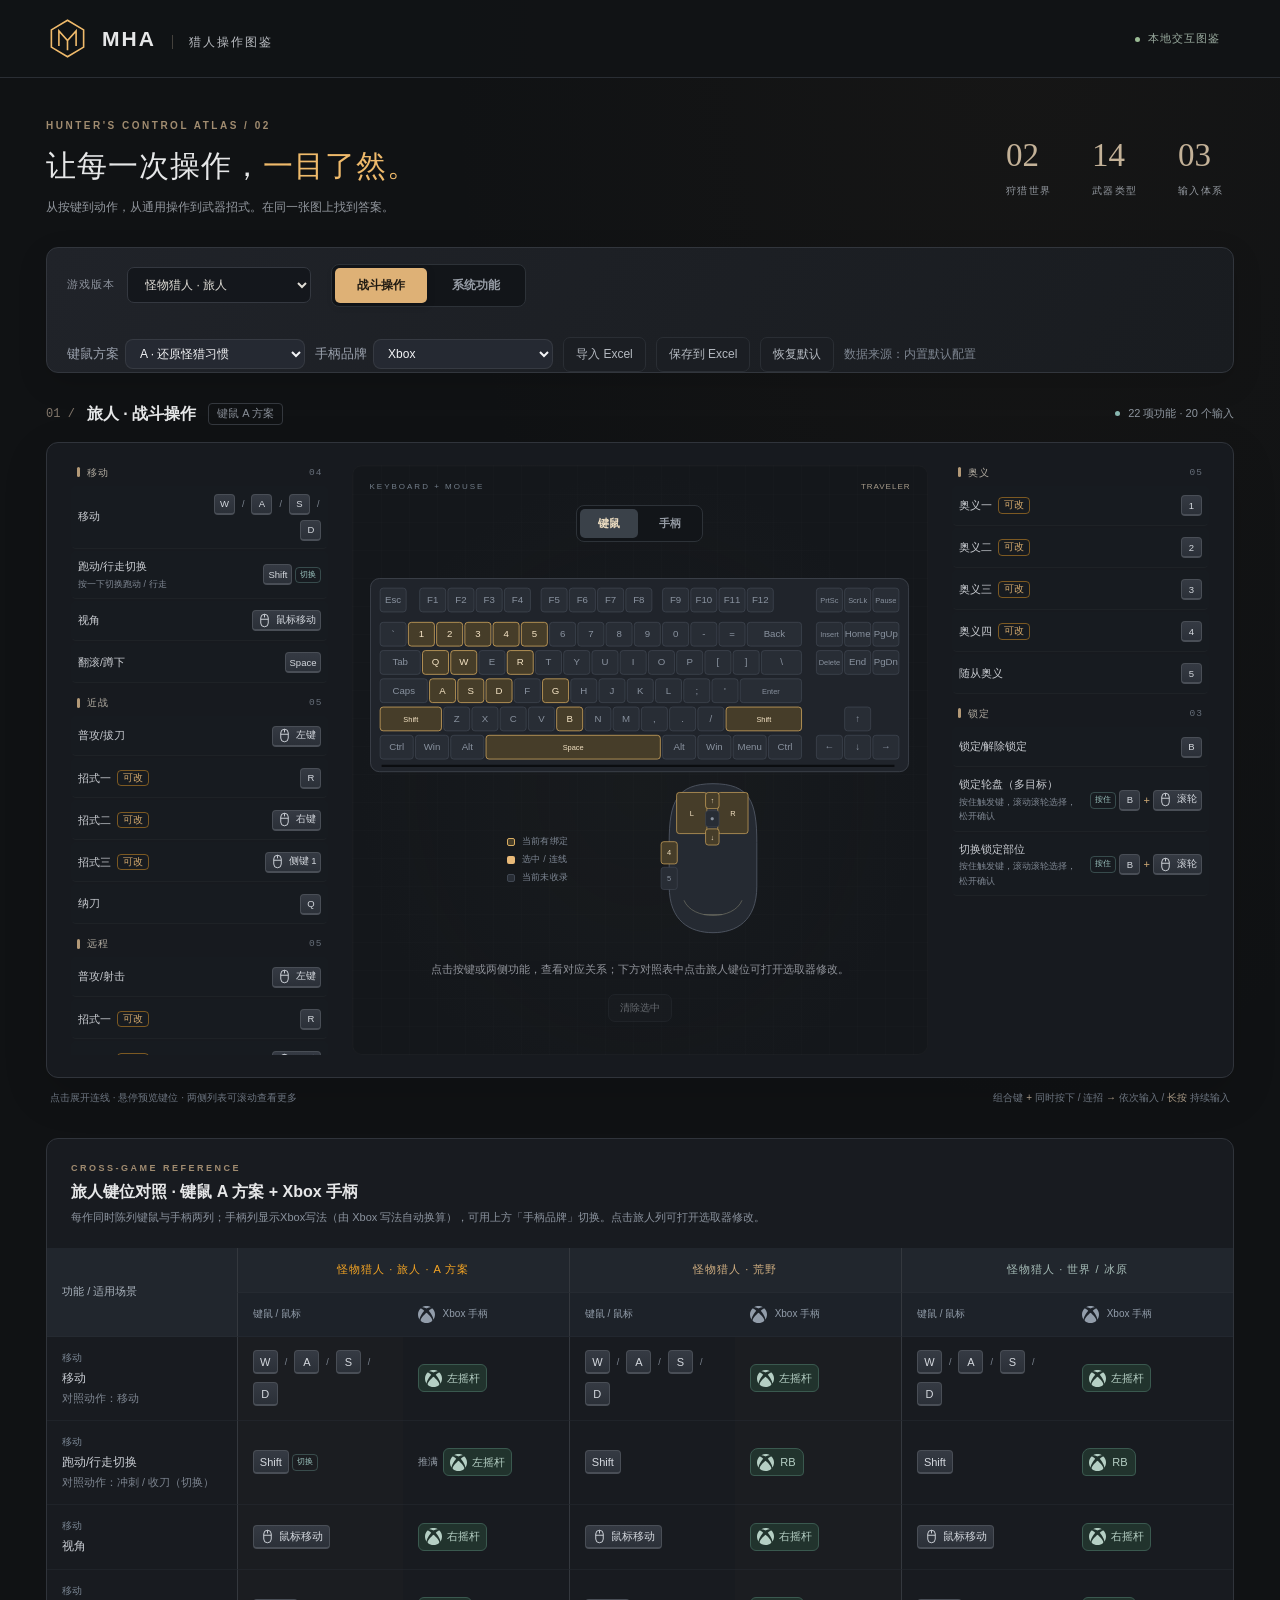
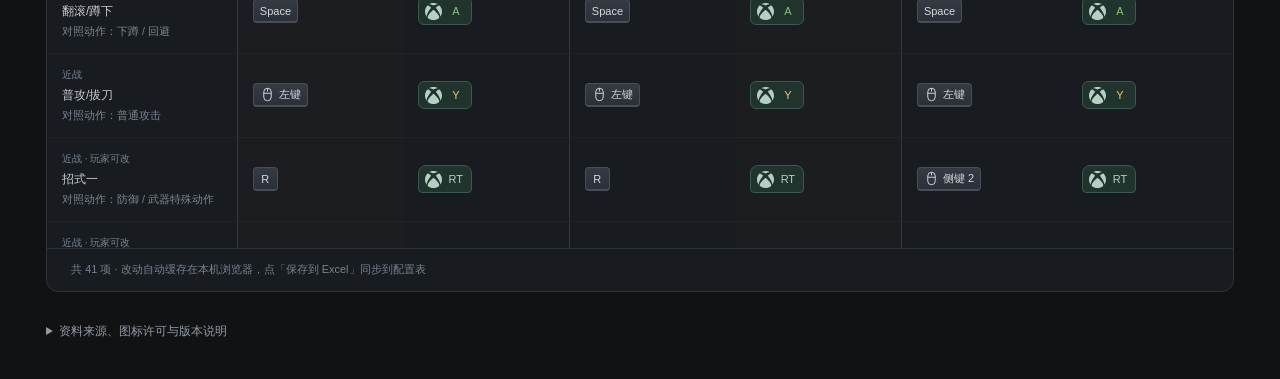
==== commit 00d9115e: "新增《怪物猎人·旅人》PC化：键鼠/手柄配置表与键位图鉴 - 旅人键位配置.xlsx：键鼠 A/B 方案 + 手柄(Xbox主键，PS自动换算) + 可改键标记 - 旅人键位图鉴页：键盘/手柄切换、A" ====
--- a/mh-controls.html
+++ b/mh-controls.html
@@ -184,6 +184,51 @@
 @media(max-width:720px){ h1{font-size:22px} .hero{padding:28px 0 20px} }
 </style>
 <link rel="stylesheet" href="mh-interface.css">
+<style>
+/* 旅人模块样式 */
+.tv-toolbar{display:flex;gap:10px;align-items:center;flex-wrap:wrap;margin-top:10px}
+.tv-scheme{display:inline-flex;align-items:center;gap:6px;font-size:12.5px;color:#9CA3AF}
+.tv-scheme select{padding:6px 10px;border-radius:8px;background:#252932;border:1px solid rgba(255,255,255,.08);color:#F3F4F6;font-family:inherit}
+.tv-status{font-size:11.5px;color:#7d8590}
+.tv-status.ok{color:#34D399}
+.tv-status.warn{color:#FBBF24}
+.tv-conflict-btn{color:#F87171!important;border-color:rgba(248,113,113,.45)!important}
+.tv-tag{display:inline-block;margin-left:6px;font-size:9.5px;padding:0 5px;border-radius:4px;border:1px solid rgba(245,165,36,.45);color:#d5aa6d;vertical-align:1px}
+.tv-warn{display:inline-block;margin-left:6px;font-size:9.5px;padding:0 5px;border-radius:4px;background:rgba(248,113,113,.15);border:1px solid rgba(248,113,113,.5);color:#FCA5A5;vertical-align:1px}
+.tv-act{font-size:10px;color:#9aa3ad;margin-right:2px}
+.tv-only{font-size:11px;color:#8d7a5a;font-style:italic}
+.tv-ref{display:block;font-size:10.5px;color:#7d8590;margin-top:2px}
+.tv-cell{cursor:pointer;position:relative;transition:background .15s}
+.tv-cell:hover{background:rgba(245,165,36,.08)}
+.tv-pen{position:absolute;right:8px;top:50%;transform:translateY(-50%);font-size:11px;color:#d5aa6d;opacity:0;transition:opacity .15s}
+.tv-cell:hover .tv-pen{opacity:1}
+.tv-table tr.tv-selected td{background:rgba(245,165,36,.09)}
+.tv-table tr.tv-selected td:first-child{box-shadow:inset 3px 0 0 #F5A524}
+.tv-table th.tv-head{color:#F5A524}
+.tv-edit-btn{color:#d5aa6d!important;border-color:rgba(245,165,36,.5)!important}
+.tv-edit-btn:hover{color:#F5A524!important;border-color:#F5A524!important}
+.tv-edit-btn:disabled{opacity:.4;cursor:not-allowed}
+.tv-modal{position:fixed;inset:0;background:rgba(0,0,0,.62);display:grid;place-items:center;z-index:100}
+.tv-modal[hidden]{display:none}
+.tv-box{width:min(880px,94vw);max-height:90vh;overflow:auto;background:#1d2127;border:1px solid #3a4048;border-radius:14px;padding:18px 22px;box-shadow:0 30px 80px rgba(0,0,0,.75)}
+.tv-box h4{font-size:15px;margin-bottom:4px}
+.tv-curline{font-size:12px;color:#9aa3ad;margin-bottom:12px}
+.tv-sec{margin:12px 0 6px;font-size:11px;color:#8d959e;letter-spacing:1px}
+.tv-chips{display:flex;flex-wrap:wrap;gap:6px}
+.tv-chip{padding:6px 11px;border-radius:7px;border:1px solid #494e56;background:#2b3038;color:#d4d8de;font:12px "Segoe UI","Microsoft YaHei",sans-serif;cursor:pointer;user-select:none}
+.tv-chip:hover{border-color:#F5A524;color:#F5A524}
+.tv-chip.on{background:#F5A524;color:#1a1206;border-color:#F5A524;font-weight:700}
+.tv-chip.mod{border-style:dashed}
+.tv-comboline{display:flex;align-items:center;gap:12px;margin:12px 0;padding:10px 14px;background:#171a1f;border:1px solid #30343b;border-radius:9px;min-height:46px;flex-wrap:wrap}
+.tv-comboline .lbl{font-size:11px;color:#8d959e;flex:none}
+.tv-altlist{display:flex;flex-wrap:wrap;gap:6px;align-items:center}
+.tv-alt{display:inline-flex;align-items:center;gap:6px;padding:3px 8px;border-radius:7px;background:#2b3038;border:1px solid #494e56;font-size:12px}
+.tv-alt button{background:none;border:0;color:#F87171;cursor:pointer;font-size:13px;padding:0}
+.tv-foot{display:flex;gap:10px;justify-content:flex-end;margin-top:16px;align-items:center}
+.tv-err{color:#F87171;font-size:12px;margin-right:auto}
+.tv-primary{background:linear-gradient(145deg,#F5A524,#E07B12);color:#1a1206;border:0;padding:8px 18px;border-radius:9px;font-weight:700;cursor:pointer;font-family:inherit}
+.tv-ghost{background:#2b3038;color:#d4d8de;border:1px solid #494e56;padding:8px 16px;border-radius:9px;cursor:pointer;font-family:inherit}
+</style>
 </head>
 <body>
 
@@ -194,11 +239,11 @@
 <main class="atlas-main">
   <section class="atlas-intro"><div><p class="eyebrow">HUNTER'S CONTROL ATLAS / 02</p><h1>让每一次操作，<span>一目了然。</span></h1><p class="intro-note">从按键到动作，从通用操作到武器招式。在同一张图上找到答案。</p></div><div class="intro-numbers"><div><strong>02</strong><span>狩猎世界</span></div><div><strong>14</strong><span>武器类型</span></div><div><strong>03</strong><span>输入体系</span></div></div></section>
   <section class="atlas-controls" aria-label="筛选操作">
-    <div class="controls-top"><label class="field-label">游戏版本<select id="game-select"><option value="wilds">怪物猎人 · 荒野</option><option value="world">怪物猎人 · 世界 / 冰原</option></select></label><div class="domain-tabs" aria-label="操作类型"><button data-domain="combat" aria-pressed="true">战斗操作</button><button data-domain="system" aria-pressed="false">系统功能</button></div><div class="atlas-search"><svg viewBox="0 0 24 24" aria-hidden="true"><circle cx="10" cy="10" r="6.5"/><path d="m15 15 5 5"/></svg><input id="atlas-search" aria-label="搜索当前视图动作或按键" placeholder="搜索当前视图：动作、按键、组合…" type="search"><button id="clear-search" aria-label="清空搜索">×</button></div></div>
+    <div class="controls-top"><label class="field-label">游戏版本<select id="game-select"><option value="traveler">怪物猎人 · 旅人</option><option value="wilds">怪物猎人 · 荒野</option><option value="world">怪物猎人 · 世界 / 冰原</option></select></label><div class="domain-tabs" aria-label="操作类型"><button data-domain="combat" aria-pressed="true">战斗操作</button><button data-domain="system" aria-pressed="false">系统功能</button></div><div class="atlas-search"><svg viewBox="0 0 24 24" aria-hidden="true"><circle cx="10" cy="10" r="6.5"/><path d="m15 15 5 5"/></svg><input id="atlas-search" aria-label="搜索当前视图动作或按键" placeholder="搜索当前视图：动作、按键、组合…" type="search"><button id="clear-search" aria-label="清空搜索">×</button></div></div>
     <div class="controls-bottom"><div id="context-controls"></div><p id="context-description"></p></div>
   </section>
   <section class="atlas-map-section" aria-labelledby="map-title"><div class="map-heading"><div><span class="section-index">01 /</span><h2 id="map-title">通用动作</h2><span class="context-tag" id="map-subtitle"></span></div><p><span class="live-dot"></span><span id="binding-count" aria-live="polite"></span></p></div>
-    <div class="map-viewport"><div id="mapping-board" class="mapping-board"><aside id="left-functions" class="function-column" aria-label="左侧功能"></aside><div id="device-stage" class="device-stage"><div class="stage-heading"><span id="stage-title">KEYBOARD + MOUSE</span><span id="stage-version"></span></div><div class="device-tabs" role="tablist" aria-label="输入设备"><button id="tab-km" role="tab" data-device="km" aria-selected="true" aria-controls="view-km">键鼠</button><button id="tab-pad" role="tab" data-device="pad" aria-selected="false" aria-controls="view-pad">手柄</button></div><div id="view-km" role="tabpanel" aria-label="键鼠视图"><div id="keyboard-device" aria-label="可点击键盘"></div><div class="stage-bottom"><div class="input-legend"><span><i class="legend-bound"></i>当前有绑定</span><span><i class="legend-selected"></i>选中 / 连线</span><span><i class="legend-empty"></i>当前未收录</span></div><div id="mouse-device" aria-label="可点击鼠标"></div></div></div><div id="view-pad" role="tabpanel" aria-label="手柄视图" hidden><div id="pad-device" aria-label="可点击 DualSense 手柄"></div><div class="pad-caption">DualSense 无线控制器 · 点击按键查看对应功能</div></div><div class="stage-hint" id="selection-hint" aria-live="polite">点击按键或两侧功能，查看它们的对应关系。</div><button id="reset-selection" class="subtle-button">清除选中</button></div><aside id="right-functions" class="function-column" aria-label="右侧功能"></aside><svg id="connection-layer" aria-hidden="true"></svg></div></div>
+    <div id="map-wrap" style="position:relative"><div class="map-viewport"><div id="mapping-board" class="mapping-board"><aside id="left-functions" class="function-column" aria-label="左侧功能"></aside><div id="device-stage" class="device-stage"><div class="stage-heading"><span id="stage-title">KEYBOARD + MOUSE</span><span id="stage-version"></span></div><div class="device-tabs" role="tablist" aria-label="输入设备"><button id="tab-km" role="tab" data-device="km" aria-selected="true" aria-controls="view-km">键鼠</button><button id="tab-pad" role="tab" data-device="pad" aria-selected="false" aria-controls="view-pad">手柄</button></div><div id="view-km" role="tabpanel" aria-label="键鼠视图"><div id="keyboard-device" aria-label="可点击键盘"></div><div class="stage-bottom"><div class="input-legend"><span><i class="legend-bound"></i>当前有绑定</span><span><i class="legend-selected"></i>选中 / 连线</span><span><i class="legend-empty"></i>当前未收录</span></div><div id="mouse-device" aria-label="可点击鼠标"></div></div></div><div id="view-pad" role="tabpanel" aria-label="手柄视图" hidden><div id="pad-device" aria-label="可点击 DualSense 手柄"></div><div class="pad-caption">DualSense 无线控制器 · 点击按键查看对应功能</div></div><div class="stage-hint" id="selection-hint" aria-live="polite">点击按键或两侧功能，查看它们的对应关系。</div><button id="edit-selection" class="subtle-button tv-edit-btn" hidden>✎ 修改快捷键</button><button id="reset-selection" class="subtle-button">清除选中</button></div><aside id="right-functions" class="function-column" aria-label="右侧功能"></aside></div></div><section id="tree-panel" class="tree-panel" hidden></section><svg id="connection-layer" aria-hidden="true"></svg></div>
     <div class="map-footnote"><span>点击展开连线 · 悬停预览键位 · 两侧列表可滚动查看更多</span><span>组合键 <b>+</b> 同时按下 / 连招 <b>→</b> 依次输入 / <b>长按</b> 持续输入</span></div>
   </section>
   <section id="comparison" class="comparison-section" aria-labelledby="comparison-title"><div class="comparison-heading"><div><p class="eyebrow">CROSS-GAME REFERENCE</p><h2 id="comparison-title">两作键位对照</h2><p id="comparison-description"></p></div><div class="comparison-tools"><label class="sr-only" for="comparison-scope">对照范围</label><select id="comparison-scope"><option value="selection">当前选择 / 视图</option><option value="all">全部系统与 14 武器</option><option value="review">待核对条目</option></select><input id="comparison-search" type="search" aria-label="搜索两作全部对照" placeholder="搜索全部对照…"></div></div><div id="comparison-results"></div><div class="comparison-pagination"><span id="comparison-total" aria-live="polite"></span><button class="subtle-button" id="load-more">展开更多</button></div></section>
@@ -223,6 +268,7 @@
   </div>
 </footer>
 
+<script src="mh-weapons.js"></script>
 <script>
 /* =========================================================
    令牌：手柄功能位 → 标签 / 键鼠按键
@@ -870,8 +916,11 @@
   ]}
 ];
 
-window.MH_SOURCE = { general: GENERAL, weapons: WEAPONS };
+window.MH_SOURCE = { general: GENERAL, weapons: window.WEAPON_TREES };
 </script>
 <script src="mh-interface.js"></script>
+<script src="https://cdn.sheetjs.com/xlsx-0.20.2/package/dist/xlsx.full.min.js"></script>
+<script src="mh-traveler-data.js"></script>
+<script src="mh-traveler.js"></script>
 </body>
 </html>
--- a/mh-interface.css
+++ b/mh-interface.css
@@ -3,6 +3,30 @@
 .atlas-header{height:78px;padding:0 3.6vw;display:flex;align-items:center;justify-content:space-between;border-bottom:1px solid var(--atlas-line);background:#111315e8;gap:20px}.atlas-brand{display:flex;align-items:center;gap:13px;color:var(--atlas-text);text-decoration:none;font-size:21px;font-weight:700;letter-spacing:2px}.brand-mark{display:grid;place-items:center;width:43px;height:47px;color:var(--atlas-accent)}.brand-mark svg{width:100%;height:100%;fill:none;stroke:currentColor;stroke-width:1.5}.brand-sub{border-left:1px solid #44413c;margin-left:16px;padding-left:16px;font-size:12px;letter-spacing:2px;color:#bdc0c5;font-weight:400}.header-tools{display:flex;gap:14px;align-items:center}.subtle-button{border:1px solid var(--atlas-line);background:#1b1e23;color:#b4b9c0;padding:7px 12px;border-radius:7px;font-size:12px;white-space:nowrap}.subtle-button:hover{border-color:#806744;color:var(--atlas-accent);background:#28231e}.offline-indicator{color:#9aab9f;font-size:11px;letter-spacing:1px;margin-right:14px}.offline-indicator:before{content:"";display:inline-block;width:5px;height:5px;border-radius:50%;background:#9aba94;margin-right:8px}.atlas-main{max-width:1740px;margin:auto;padding:0 3.6vw}.atlas-intro{display:flex;align-items:center;justify-content:space-between;gap:24px;padding:40px 0 30px}.eyebrow{font-size:10px;font-weight:600;letter-spacing:2.5px;color:#a18c70;margin-bottom:10px}.atlas-intro h1{font-size:30px;font-weight:500;letter-spacing:1px;line-height:1.45}.atlas-intro h1 span{color:var(--atlas-accent)}.intro-note{margin-top:10px;font-size:12px;color:var(--atlas-muted)}.intro-numbers{display:flex;gap:40px;margin-right:10px}.intro-numbers>div{display:flex;flex-direction:column;position:relative}.intro-numbers strong{font-family:Georgia,serif;font-size:33px;line-height:1.2;font-weight:400;color:#c4b298}.intro-numbers span{font-size:10px;letter-spacing:1.5px;color:var(--atlas-muted);margin-top:7px}
 .atlas-controls{background:linear-gradient(120deg,#202329,#191c20);border:1px solid #32363d;border-radius:12px;padding:16px 20px 0;box-shadow:0 10px 30px #0002}.controls-top{display:flex;align-items:center;gap:20px;flex-wrap:wrap}.field-label{display:flex;align-items:center;gap:12px;color:#8d939d;font-size:11px;letter-spacing:1px}.atlas-controls select,.comparison-tools select{background:#14171c;color:#e0ddd6;border:1px solid #343840;border-radius:7px;padding:9px 32px 9px 13px;min-width:180px;font-size:12px}.domain-tabs{display:flex;gap:3px;background:#121519;border:1px solid #2d3238;padding:3px;border-radius:8px}.domain-tabs button{border:0;background:transparent;color:#979da6;border-radius:5px;padding:8px 22px;font-size:12px;font-weight:600}.domain-tabs button[aria-pressed=true]{background:#deb176;color:#201a12;box-shadow:0 2px 8px #0003}.atlas-search{display:flex;align-items:center;gap:9px;margin-left:auto;min-width:200px;max-width:360px;flex:1;border:1px solid #343840;border-radius:7px;padding:8px 10px;background:#13161a}.atlas-search svg{width:17px;height:17px;stroke:#92979f;fill:none;stroke-width:1.7;flex-shrink:0}.atlas-search input{width:100%;min-width:0;border:0;background:transparent;color:var(--atlas-text);outline:0;font-size:12px}.atlas-search input::placeholder{color:#717780}.atlas-search button{border:0;background:none;color:#90969e;font-size:19px;line-height:1;padding:0 3px}.controls-bottom{border-top:1px solid #30343b;margin-top:14px;padding:13px 0;display:flex;gap:16px;align-items:center;justify-content:space-between;min-height:66px}#context-controls{display:flex;align-items:center;gap:8px;flex-wrap:wrap}#context-description{color:#7e8691;font-size:11px;max-width:320px;text-align:right}.context-chip{border:1px solid transparent;background:transparent;color:#9fa5ad;font-size:12px;padding:6px 10px;border-radius:6px}.context-chip:hover{color:var(--atlas-accent);background:#2b2823}.context-chip[aria-pressed=true]{border-color:#81664470;background:#b78e4b15;color:#e7b97c}.context-separator{height:20px;border-left:1px solid #373b42;margin:0 6px}.context-caption{color:#757f8b;font-size:11px}.context-select{max-width:205px}.weapon-chip{font-size:11.5px;padding:5px 9px}.device-tabs{display:flex;gap:3px;background:#121519;border:1px solid #2d3238;padding:3px;border-radius:8px;z-index:3}.device-tabs button{border:0;background:transparent;color:#979da6;border-radius:5px;padding:6px 18px;font-size:11px;font-weight:600}.device-tabs button[aria-selected=true]{background:#3a4149;color:#efdfc3}.pad-caption{color:#6f7a86;font-size:9px;letter-spacing:1px;z-index:3}#pad-device{width:100%;max-width:530px;position:relative;z-index:2}#pad-device svg{width:100%;height:auto;overflow:visible}.pad-shell{fill:#232830;stroke:#5a606b;stroke-width:1.4}.pad-shell-inner{fill:#2b313a;stroke:#454b56;stroke-width:1}.pad-deco{fill:#1d2229;stroke:#3b414b;stroke-width:1}.pad-node{cursor:pointer;outline:none}.pad-node .key-face{fill:#282d35;stroke:#3f454f;stroke-width:1.2;transition:fill .16s,stroke .16s}.pad-node .key-label{fill:#8b939e;font:500 13px "Segoe UI",sans-serif;pointer-events:none;user-select:none}.pad-node.bound .key-face{fill:#3d3627;stroke:#d5a866}.pad-node.bound .key-label{fill:#f0dfc0}.pad-node:hover .key-face,.pad-node.hovered .key-face{fill:#4d4334;stroke:#edc285}.pad-node.selected .key-face,.pad-node:focus-visible .key-face{fill:#e8b978;stroke:#ffe2ae;filter:drop-shadow(0 0 6px #c68b4935)}.pad-node.selected .key-label{fill:#292018;font-weight:700}.pad-node.dimmed{opacity:.55}.stick-ring{fill:#1c2126;stroke:#3d434d;stroke-width:1}.stick-cap{fill:#2c323b;stroke:#4a505a;stroke-width:1.2}.face-ps-t{fill:#57b98a}.face-ps-c{fill:#d3727c}.face-ps-x{fill:#6f9fd8}.face-ps-s{fill:#c77fa9}.face-ps-t,.face-ps-c,.face-ps-x,.face-ps-s{fill:none;stroke-width:2.2}.glyph-ps-t{stroke:#57b98a}.glyph-ps-c{stroke:#d3727c}.glyph-ps-x{stroke:#6f9fd8}.glyph-ps-s{stroke:#c77fa9}
 .atlas-map-section{margin-top:28px}.map-heading{display:flex;justify-content:space-between;gap:15px;align-items:center;margin:0 0 15px}.map-heading>div{display:flex;align-items:center;gap:12px}.section-index{color:#82776b;font:12px monospace}.map-heading h2{font-size:16px;font-weight:600}.context-tag{color:#888e97;font-size:11px;border:1px solid #34383e;padding:1px 8px;border-radius:4px}.map-heading>p{color:#8d959e;font-size:11px;display:flex;gap:8px;align-items:center}.live-dot{width:5px;height:5px;border-radius:50%;background:var(--atlas-teal)}.map-viewport{border:1px solid #30343b;border-radius:12px;overflow:hidden;background:#171a1f;box-shadow:0 15px 45px #0002}.mapping-board{display:grid;grid-template-columns:minmax(240px,1fr) minmax(430px,2.2fr) minmax(240px,1fr);gap:22px;padding:22px;position:relative;isolation:isolate;min-height:525px;align-items:stretch}.function-column{min-width:0;max-height:590px;overflow:auto;scrollbar-width:thin;scrollbar-color:#3e444d transparent;position:relative;z-index:3;padding:0 2px}.function-section{margin-bottom:12px}.function-section h3{font-size:9.5px;color:#b0aa9f;font-weight:500;letter-spacing:1px;display:flex;align-items:center;gap:7px;margin:0 0 6px;padding:0 6px}.function-section h3:before{content:"";width:3px;height:10px;background:var(--group-color,#b39977);border-radius:2px}.function-section h3 span{margin-left:auto;color:#666e79;font-family:monospace}.function-row{width:100%;display:flex;align-items:center;justify-content:space-between;text-align:left;gap:8px;padding:7px 6px;min-height:40px;border:1px solid transparent;border-bottom:1px solid #ffffff07;background:#1b1e2370;color:#c9ccd1;border-radius:5px;margin-bottom:2px;position:relative}.function-row:hover,.function-row.hovered{background:#262a30;border-color:#454139}.function-row.selected{background:#362c1ee8;border-color:#bb915754;box-shadow:inset 2px 0 #d0a15f}.function-row.selected .action-name{color:#f1d5ad}.function-row.dimmed{opacity:.4}.function-row:focus-visible{outline-offset:-2px}.row-label{min-width:0;flex:1}.action-name{font-size:10.5px;line-height:1.5;overflow-wrap:anywhere;display:block}.row-context{color:#7f8792;font-size:9px;display:block;margin-top:2px}.row-binding{display:flex;flex-wrap:wrap;gap:3px;justify-content:flex-end;max-width:50%;flex-shrink:0}.review-dot{display:inline-block;width:4px;height:4px;border-radius:50%;background:#b49a70;margin-left:5px;vertical-align:middle}.column-empty{color:#737c87;font-size:12px;text-align:center;margin:36px 15px}.device-stage{min-width:0;display:flex;flex-direction:column;align-items:center;justify-content:center;position:relative;border:1px solid #ffffff06;border-radius:10px;background:radial-gradient(ellipse at 50% 55%,#383a331a,transparent 70%),linear-gradient(90deg,#ffffff02 1px,transparent 1px),linear-gradient(#ffffff02 1px,transparent 1px),#14171b;background-size:auto,28px 28px,28px 28px;gap:15px;padding:24px 16px 17px;min-height:520px}.stage-heading{align-self:stretch;display:flex;justify-content:space-between;gap:10px;color:#727d89;font-size:8px;letter-spacing:2px;position:absolute;left:16px;right:16px;top:15px}.stage-heading span:last-child{letter-spacing:1px;color:#a69b8a}#keyboard-device{width:100%;max-width:728px;margin-top:20px;position:relative;z-index:2}#keyboard-device svg{width:100%;height:auto;overflow:visible}.kb-case{fill:#20242b;stroke:#464b54;stroke-width:1}.device-key{cursor:pointer;outline:none}.device-key .key-face{fill:#282d35;stroke:#404752;stroke-width:1;transition:fill .16s,stroke .16s}.device-key .key-label{fill:#89929f;font:500 13px "Segoe UI",sans-serif;pointer-events:none;user-select:none}.device-key.bound .key-face{fill:#463d29;stroke:#d9ad62}.device-key.bound .key-label{fill:#f4e3c4}.device-key:hover .key-face,.device-key.hovered .key-face{stroke:#ffe0a8;fill:#5a4d33}.device-key.selected .key-face,.device-key:focus-visible .key-face{fill:#e8b978;stroke:#ffe2ae;filter:drop-shadow(0 0 5px #c68b4935)}.device-key.selected .key-label{fill:#292018;font-weight:700}.device-key.dimmed{opacity:.55}.stage-bottom{width:100%;display:flex;align-items:center;justify-content:center;position:relative;gap:20px;min-height:172px}#mouse-device{width:120px;min-width:120px;position:relative;z-index:2;margin-left:65px}#mouse-device svg{width:100%;height:auto;overflow:visible}.mouse-body{fill:#252a32;stroke:#525965;stroke-width:1.3}.mouse-decoration{stroke:#747366;stroke-width:1;fill:none}.mouse-key .key-label{font-size:11px}.input-legend{display:flex;flex-direction:column;gap:9px;align-items:flex-start;color:#7e8794;font-size:9px;line-height:1;letter-spacing:.3px}.input-legend span{display:flex;align-items:center;gap:7px}.input-legend i{width:8px;height:8px;border-radius:2px;display:inline-block}.legend-bound{border:1px solid #d9ad62;background:#463d29}.legend-selected{background:#e8b978}.legend-empty{border:1px solid #404752;background:#282d35}.pad-pair{display:flex;flex-direction:column;gap:3px;align-items:flex-end}.pad-set{display:flex;flex-wrap:wrap;gap:3px;align-items:center;justify-content:flex-end}.pad-set .pad-key{min-height:22px;padding:2px 5px;gap:3px;border-radius:5px;font-size:10px}.pad-set .platform-icon{width:13px;height:13px}.pad-set .pad-symbol{width:14px;height:14px;stroke-width:2.4}.pad-set .button-face{min-width:14px}.pad-set .input-join{font-size:9px}.pad-set .input-hold{font-size:8px;padding:0 3px}.pad-set .input-alternative.chord{padding:8px 3px 2px}.stage-hint{font-size:11px;color:#91949b;max-width:95%;min-height:18px;text-align:center;position:relative;z-index:3;background:#14171b99}.device-stage #reset-selection{font-size:10px;padding:5px 11px;position:relative;z-index:3}#connection-layer{position:absolute;inset:0;width:100%;height:100%;z-index:4;pointer-events:none;overflow:hidden}.connection-line{fill:none;stroke:#ebbb78;stroke-width:1.4;opacity:.85;stroke-dasharray:5 3;animation:line-flow 1s linear}.connection-end{fill:#efc98d;stroke:#48351d;stroke-width:1}.map-footnote{display:flex;justify-content:space-between;gap:18px;flex-wrap:wrap;color:#727b87;font-size:10px;padding:12px 4px}.map-footnote b{color:#b5a48e;font-weight:500}
+#map-wrap{position:relative}
+.tree-panel{margin-top:14px;background:#171a1f;border:1px solid #30343b;border-radius:12px;padding:14px 16px}
+.tree-head{display:flex;align-items:center;justify-content:space-between;gap:16px;flex-wrap:wrap}
+.tree-notice{display:flex;flex-direction:column;gap:3px;background:linear-gradient(120deg,#4a3416,#3a2413);border:1px solid #a8752f;padding:10px 14px;border-radius:9px}
+.tree-notice strong{color:#f4c778;font-size:12.5px;letter-spacing:.5px}
+.tree-notice span{color:#c4a577;font-size:11px}
+.tree-head .subtle-button{flex-shrink:0}
+.tree-body{margin-top:12px;max-height:430px;overflow:auto;scrollbar-width:thin;scrollbar-color:#3e444d transparent;padding-right:6px}
+.tree-row{width:calc(100% - var(--indent,0px));display:flex;align-items:center;justify-content:space-between;text-align:left;gap:10px;padding:7px 8px;min-height:38px;border:1px solid transparent;border-bottom:1px solid #ffffff07;background:#1b1e2350;color:#c9ccd1;border-radius:5px;margin:0 0 2px;position:relative}
+.tree-row:hover,.tree-row.hovered{background:#262a30;border-color:#454139}
+.tree-row.selected{background:#362c1ee8;border-color:#bb915754;box-shadow:inset 2px 0 #d0a15f}
+.tree-row.selected .action-name{color:#f1d5ad}
+.tree-row.dimmed{opacity:.45}
+.tree-row .action-name{font-size:11px}
+.tree-wire{width:14px;height:1px;background:#5d4a2c;flex-shrink:0}
+.mech-card{background:linear-gradient(120deg,#2a2318,#1f1c16);border:1px solid #4a3d28;border-radius:9px;padding:11px 12px;margin-bottom:12px}
+.mech-card h4{font-size:11px;color:#e8c88f;font-weight:600;margin-bottom:5px;letter-spacing:.5px}
+.mech-card p{font-size:10.5px;color:#a99a83;line-height:1.55;margin-bottom:7px}
+.tips-box{border:1px solid #30343b;border-radius:9px;background:#1a1d22;margin-bottom:12px;overflow:hidden}
+.tips-box summary{cursor:pointer;font-size:11px;color:#a9b2bd;padding:9px 12px;list-style:none}
+.tips-box summary:before{content:"▸ ";}
+.tips-box[open] summary:before{content:"▾ "}
+.tips-box p{font-size:10.5px;color:#98a1ac;line-height:1.6;padding:0 12px 9px}
+.cred-tag{display:inline-block;margin-left:5px;font-size:8.5px;padding:0 4px;border-radius:3px;background:#3a3325;color:#b39a6d;vertical-align:1px;letter-spacing:.5px}
 .input-set{display:flex;flex-wrap:wrap;gap:5px;align-items:center;min-width:0}.input-alternative{display:inline-flex;flex-wrap:wrap;align-items:center;gap:3px;max-width:100%}.input-key{display:inline-flex;align-items:center;justify-content:center;min-width:25px;min-height:24px;padding:2px 6px;border-radius:4px;border:1px solid #494e56;border-bottom-width:2px;background:linear-gradient(#353a43,#2b3038);color:#d4d8de;font:11px "Segoe UI",sans-serif;white-space:nowrap;gap:4px}.input-key svg{width:15px;height:15px}.input-alternative.chord{border:1px dashed #a8834a;background:#c7913510;padding:10px 5px 4px;position:relative;border-radius:6px;gap:3px}.input-alternative.chord:before{content:"组合";position:absolute;left:5px;top:-2px;font-size:8px;letter-spacing:1px;color:#d5aa6d;background:#242321;padding:0 3px}.input-alternative.sequence{border-left:2px solid #749995;padding-left:5px}.input-join{font-size:11px;color:#d1ac76}.input-or{font-size:9px;color:#818a96;padding:0 2px}.input-hold{border:1px solid #587c7980;border-radius:4px;padding:1px 4px;font-size:8px;color:#9cc4bf;white-space:nowrap}.row-binding .input-key{min-width:21px;padding:1px 4px;font-size:9.5px;min-height:21px}.row-binding .input-set{justify-content:flex-end}.row-binding .input-alternative.chord{padding-top:10px}.pad-key{border-radius:6px;border:1px solid #4a5767;background:#25303e;color:#bfcddc;display:inline-flex;gap:5px;align-items:center;padding:4px 6px;min-height:28px;white-space:nowrap;font-size:11px}.pad-key.xbox{border-color:#3a594f;background:#21332d;color:#b5cfc4}.platform-icon{width:17px;height:17px;fill:currentColor;flex-shrink:0}.button-face{min-width:18px;text-align:center}.button-face.face-t{color:#7ccfa3}.button-face.face-c{color:#ea8990}.button-face.face-x{color:#86b4ed}.button-face.face-s{color:#e4a0ca}.xbox .face-t{color:#edce6d}.xbox .face-c{color:#ee8a85}.xbox .face-x{color:#8ac37e}.xbox .face-s{color:#86b5ef}.pad-symbol{width:18px;height:18px;stroke:currentColor;fill:none;stroke-width:1.8}.pad-key .pad-symbol{width:19px;height:19px}.pad-key.shoulder{border-radius:8px 8px 4px 4px}.input-note{font-size:10px;color:#818a95;display:block;margin-top:5px}.missing-value{font-size:11px;color:#727c88}.data-warning{color:#c3a470;font-size:10px;display:flex;align-items:center;gap:5px;margin-top:6px}.data-warning:before{content:"!";border:1px solid #896d47;border-radius:50%;width:12px;height:12px;display:inline-grid;place-items:center;font-size:8px;flex-shrink:0}
 .comparison-section{margin:20px 0 0;background:#181b20;border:1px solid #30343b;border-radius:12px;overflow:hidden;scroll-margin-top:22px}.comparison-heading{padding:22px 24px;display:flex;align-items:center;justify-content:space-between;gap:20px}.comparison-heading .eyebrow{margin-bottom:4px;font-size:9px}.comparison-heading h2{font-size:16px;font-weight:600;margin-bottom:4px}.comparison-heading p:last-child{font-size:11px;color:#8b939e}.comparison-tools{display:flex;align-items:center;gap:9px;flex-wrap:wrap}.comparison-tools select{min-width:160px;font-size:11px}.comparison-tools input{border:1px solid #343840;background:#12151a;border-radius:6px;color:#e2e3e5;padding:9px 12px;font-size:11px;width:190px}.table-scroll{overflow-x:auto;max-height:600px;overflow-y:auto;scrollbar-width:thin}.compare-table{width:100%;table-layout:fixed;border-collapse:separate;border-spacing:0;min-width:1000px;font-size:12px}.compare-table th,.compare-table td{display:table-cell;vertical-align:middle;padding:13px 15px;border-bottom:1px solid #2c313966;text-align:left;overflow-wrap:anywhere}.compare-table thead th{background:#21262d;font-weight:500;color:#a6afb9;font-size:11px;position:sticky;top:0;z-index:1}.compare-table thead tr:nth-child(2) th{top:44px;background:#1d2229;font-size:10px;color:#929daa}.compare-table thead .game-head{text-align:center;color:#d3b183;letter-spacing:1px;border-left:1px solid #34383e}.compare-table thead .game-head.world{color:#a7bdb8}.compare-table .group-edge{border-left:1px solid #34383e}.compare-table th svg{display:inline-block;vertical-align:middle;margin-right:5px}.compare-table tbody tr:hover{background:#ffffff03}.compare-table td:first-child{color:#c9cdd3}.compare-table td:nth-child(2),.compare-table td:nth-child(5){background:#d5ae6c03}.table-context{display:block;font-size:10px;color:#798592;margin-bottom:3px}.table-action{font-weight:500}.compare-table .source-link{color:#9ba995;text-decoration:underline;text-decoration-color:#67746066;font-size:10px;margin-right:10px}.comparison-pagination{padding:12px 24px;display:flex;align-items:center;justify-content:space-between;border-top:1px solid #2d3239;color:#77828f;font-size:11px}.compare-empty{padding:32px;text-align:center;color:#8d99a6;font-size:12px}.compare-table .input-alternative.chord{background:#b78c3110}.compare-table .input-alternative.chord:before{background:#222328}.compare-table .input-key{white-space:normal;overflow-wrap:anywhere}.compare-table .input-set{row-gap:8px}#atlas-footer{max-width:1740px;margin:30px auto 0;padding:0 3.6vw 26px;border:0;color:#717b89;font-size:11px}#atlas-footer summary{cursor:pointer;color:#939ca7;font-size:12px;margin-bottom:12px}#atlas-footer a{color:#acb5c1;text-decoration:underline;text-decoration-color:#4d5662}#atlas-footer .source-grid{display:flex;flex-wrap:wrap;gap:8px 22px;margin-bottom:14px}#atlas-footer p{margin-top:7px;max-width:1100px}mark{background:#b7893f40;color:#efca91;padding:0 1px}
 @keyframes line-flow{from{stroke-dashoffset:25}to{stroke-dashoffset:0}}
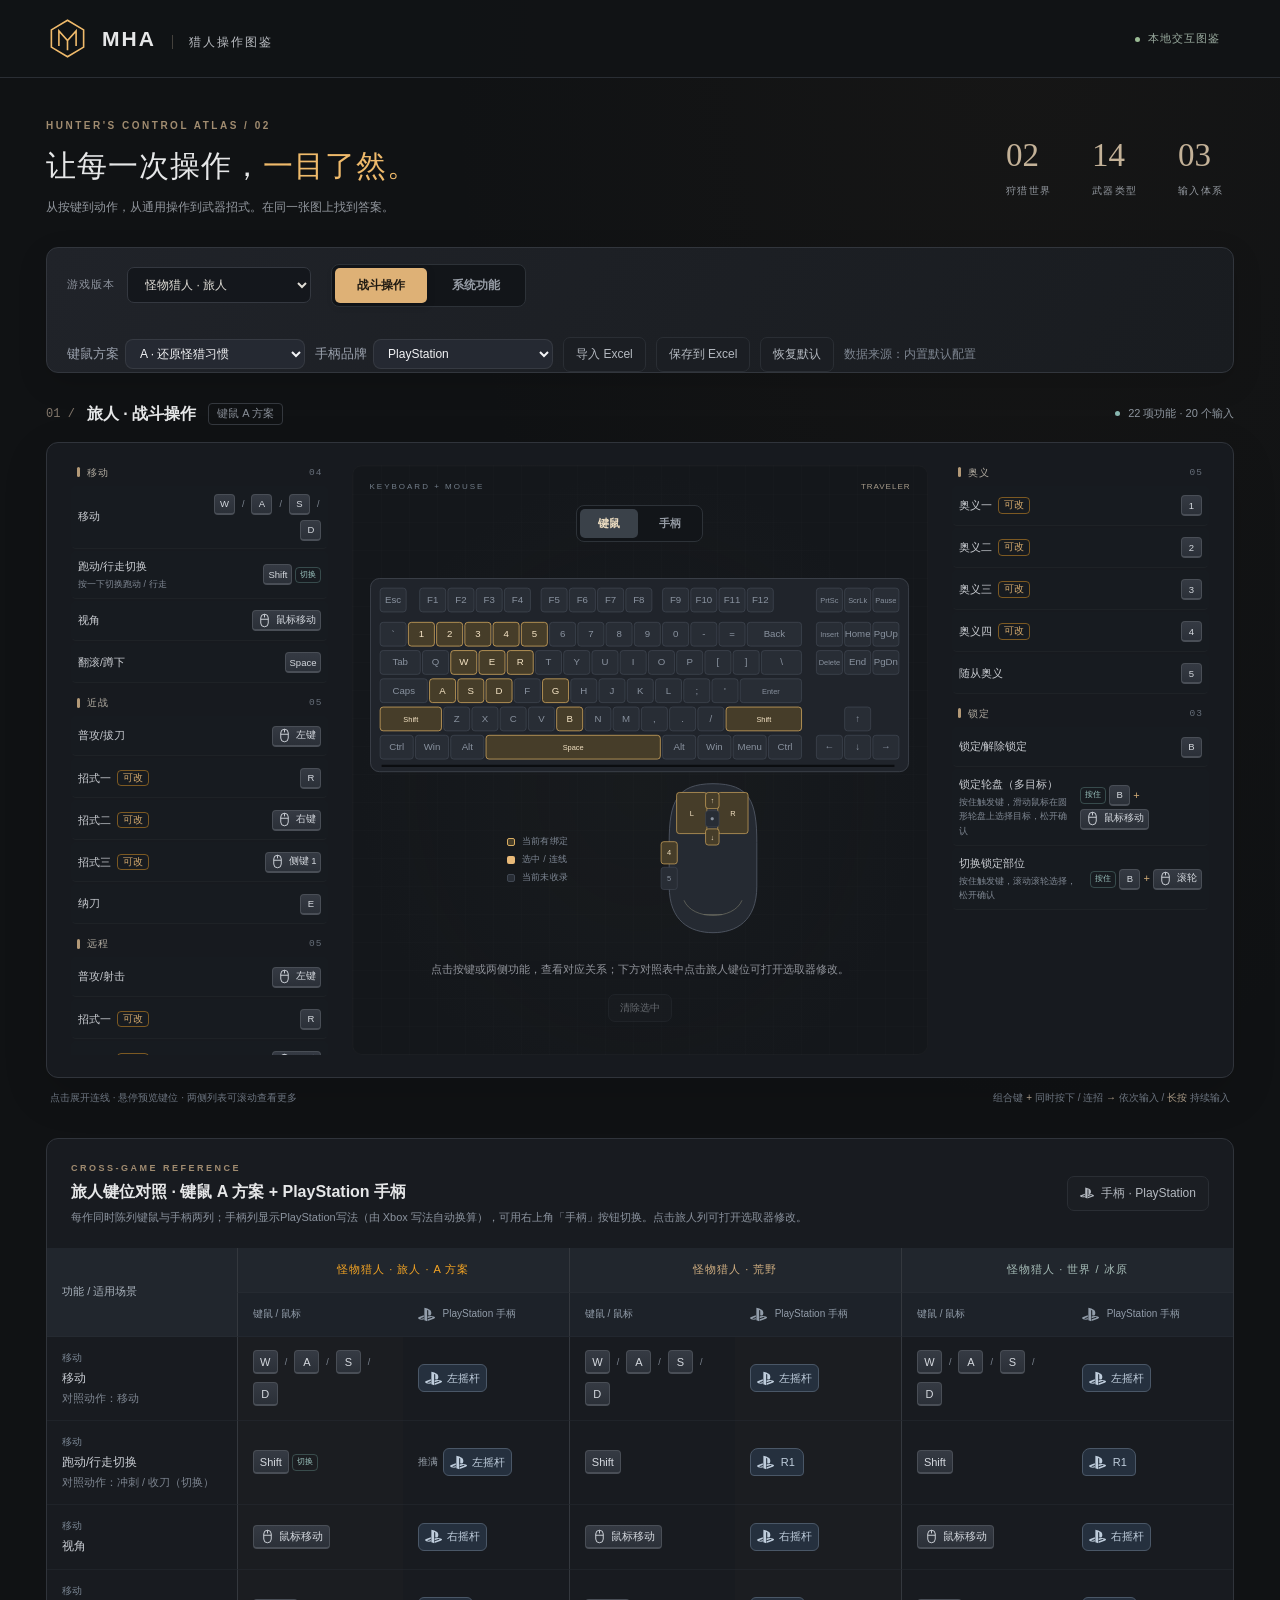
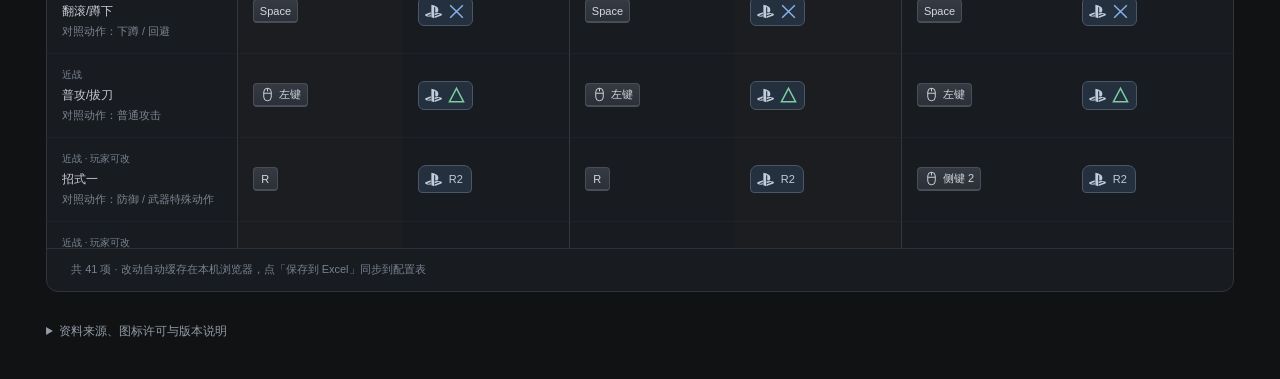
==== commit b37361f9: "旅人键位：方案A/B分离 + 原神/鸣潮习惯方案B + 冲突内联提示 - 方案A(怪猎习惯)：E=纳刀/使用道具同键（拔刀态E纳刀、纳刀态E用道具） - 方案B(原神/鸣潮习惯)：招式E/Q/R、右键" ====
--- a/mh-controls.html
+++ b/mh-controls.html
@@ -228,6 +228,12 @@
 .tv-err{color:#F87171;font-size:12px;margin-right:auto}
 .tv-primary{background:linear-gradient(145deg,#F5A524,#E07B12);color:#1a1206;border:0;padding:8px 18px;border-radius:9px;font-weight:700;cursor:pointer;font-family:inherit}
 .tv-ghost{background:#2b3038;color:#d4d8de;border:1px solid #494e56;padding:8px 16px;border-radius:9px;cursor:pointer;font-family:inherit}
+.tv-pad-toggle{display:inline-flex;align-items:center;gap:7px;flex:none}
+.tv-pad-toggle svg.platform-icon{width:14px;height:14px;fill:currentColor}
+.tv-conflict-inline{margin-top:10px;padding:9px 12px;border:1px solid rgba(248,113,113,.45);background:rgba(248,113,113,.09);border-radius:9px;font-size:12px;color:#FCA5A5;display:flex;flex-direction:column;gap:3px}
+.tv-conflict-inline b{color:#F87171}
+.tv-chip.conflict{border-color:rgba(248,113,113,.7);background:rgba(248,113,113,.12);color:#FCA5A5}
+.tv-chip.conflict:hover{border-color:#F87171;color:#FCA5A5}
 </style>
 </head>
 <body>
